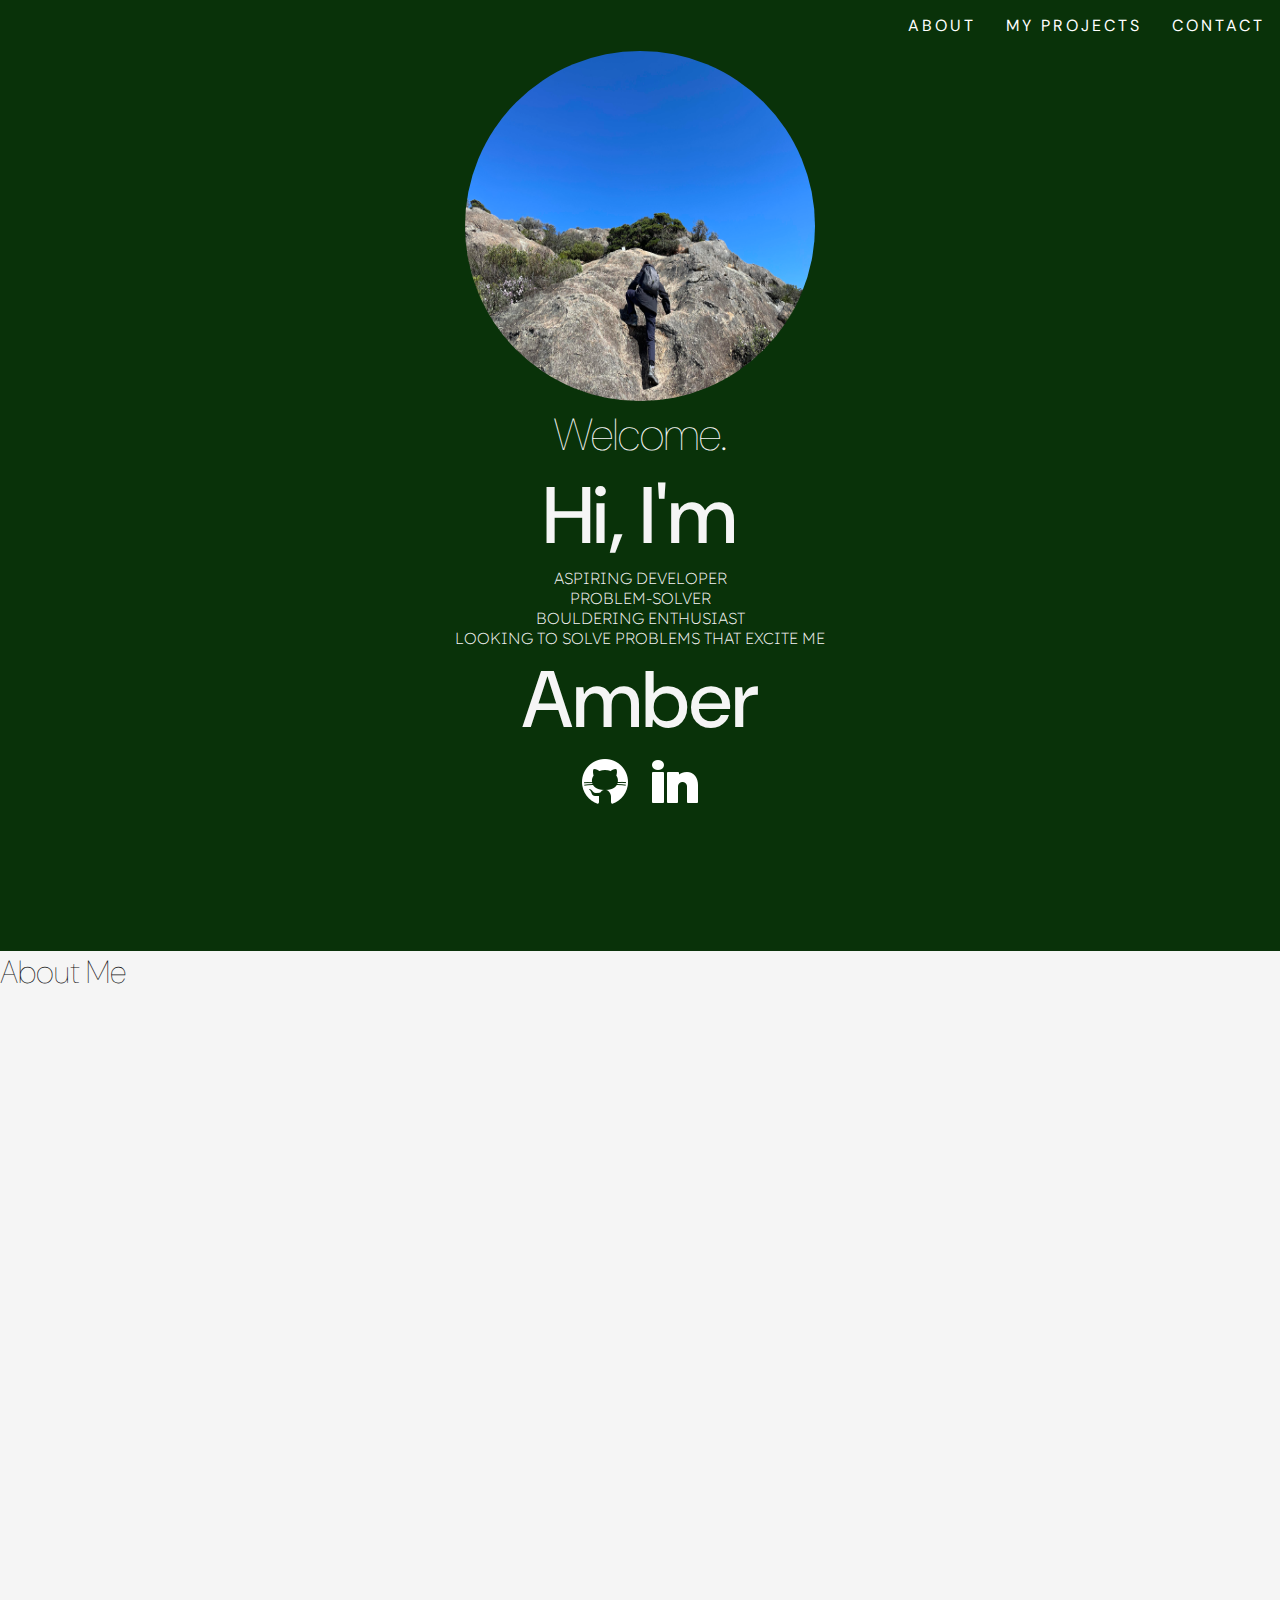
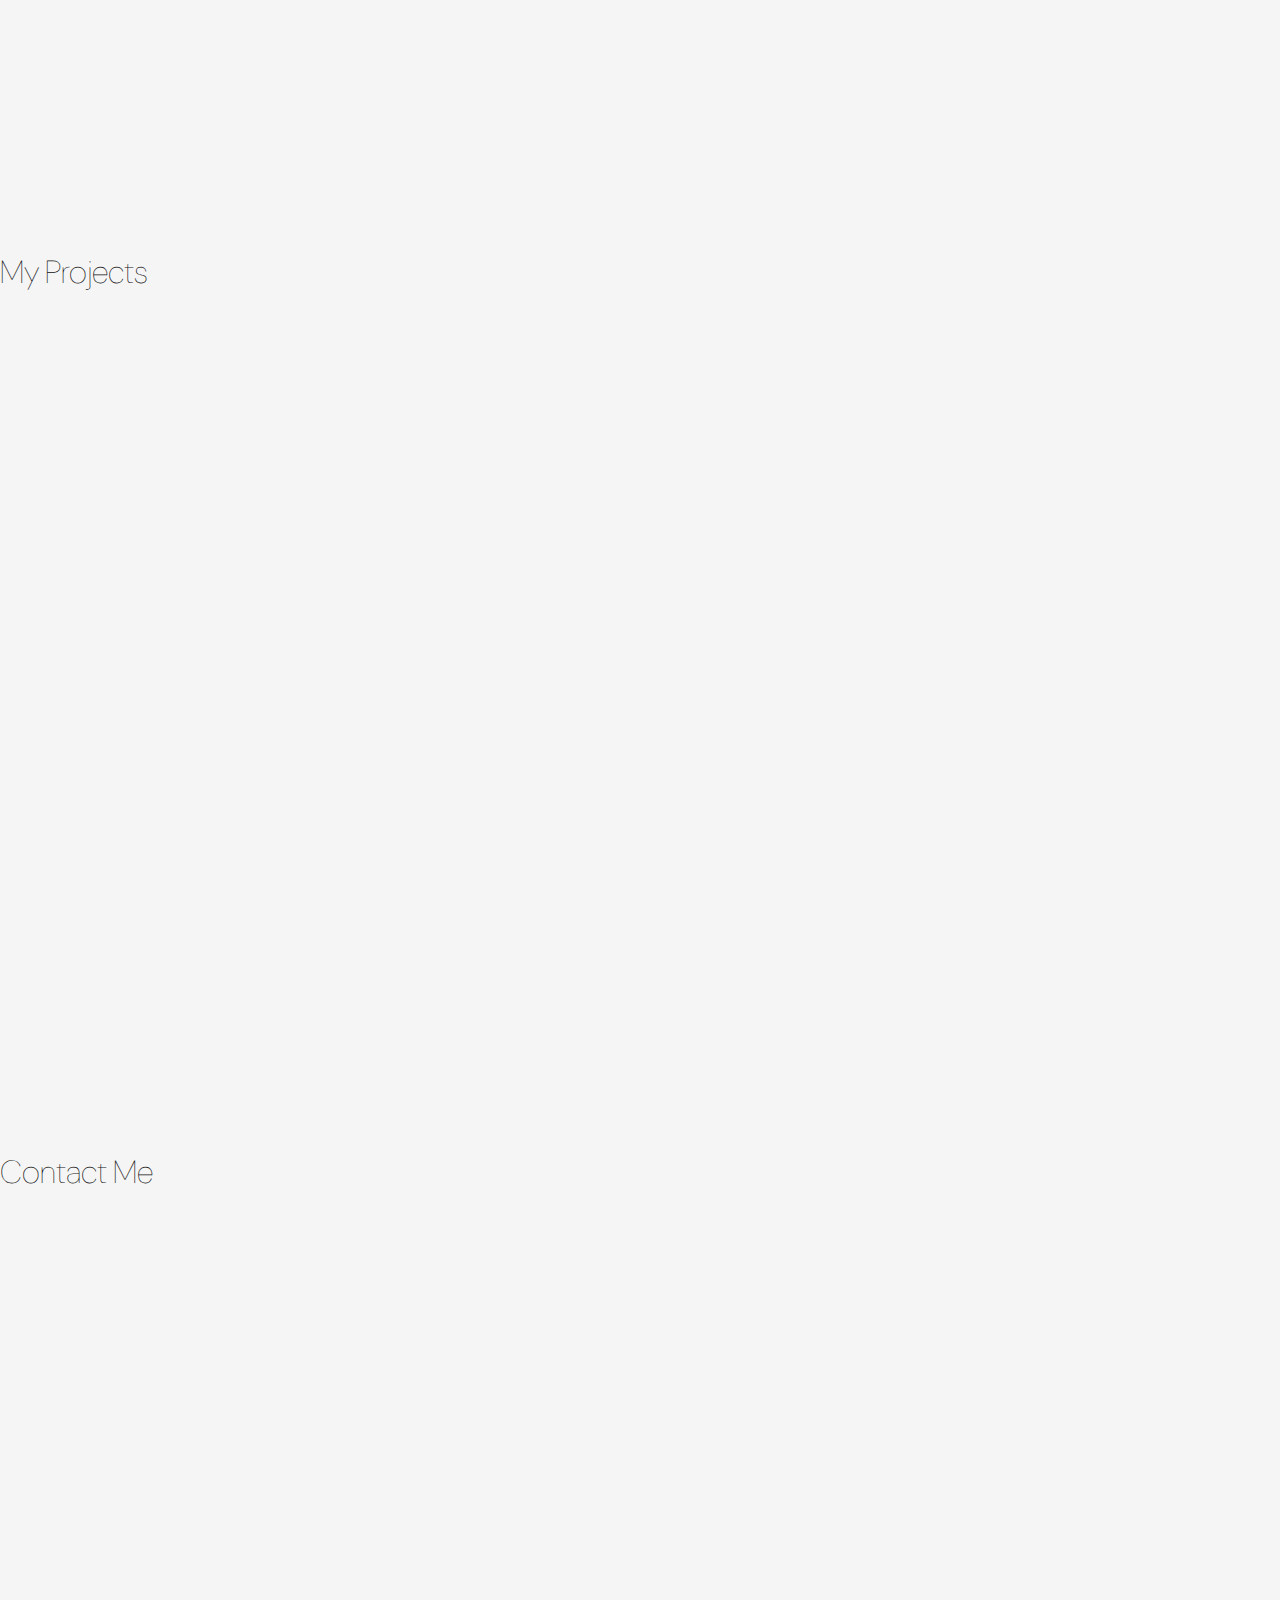
==== index.html @ 71660d13 "intro page done" ====
<!DOCTYPE html>
<html lang="en">
  <head>
    <meta charset="UTF-8" />
    <meta http-equiv="X-UA-Compatible" content="IE=edge" />
    <meta name="viewport" content="width=device-width, initial-scale=1.0" />
    <link rel="stylesheet" href="./style.css" />
  </head>
  <body>
    <header>
      <nav class="navbar">
        <ul>
          <li>
            <a href="">CONTACT</a>
          </li>
          <li>
            <a href=""> MY PROJECTS</a>
          </li>
          <li>
            <a href="">ABOUT</a>
          </li>
        </ul>
      </nav>
      <div>
    </header>
    <main>
      <section class="intro-page">
        <div>
            <img src="./img/climbing.jpg" alt="A picture of Amber climbing Frenchman's peak" class="climbing"/>
        </div>
        <div>
            <h1>Welcome.</h1>
            <h2>Hi, I'm</h2>
        </div>
        <div>
            <ul class="list-intro">
                <li>ASPIRING DEVELOPER</li>
                <li>PROBLEM-SOLVER</li>
                <li>BOULDERING ENTHUSIAST</li>
                <li>LOOKING TO SOLVE PROBLEMS THAT EXCITE ME</li>
            </ul>
        </div>    
            <h2 class="name">Amber</h2>
        <div class="flex-container">
            <div class="flex-item">
                <a href="https://github.com/ambo-n">
                    <img class="socials-icon" src="./img/github.png" alt="The Github logo: a black circle with the silhouette of a white cat, with one tentacle arm"/>
                </a>
            </div>
            <div class="flex-item">
                <a href="https://www.linkedin.com/in/amber-nguyen-231936176/">
                    <img class="socials-icon" src="./img/linkedin.png" alt="The Linkedin Logo: lowercase black i and n letters" />
                </a>
            </div>
        </div>
      </section>
      <section>
        <h1>About Me</h1>
      </section>
      <section>
        <h1>My Projects</h1>
      </section>
      <section>
        <h1>Contact Me</h1>
      </section>
    </main>
  </body>
</html>
---- style.css ----
/* Base HTML Styles */
@import url("https://fonts.googleapis.com/css2?family=DM+Sans:ital,opsz,wght@0,9..40,100..1000;1,9..40,100..1000&family=Lexend:wght@100..900&family=Limelight&display=swap");
:root {
  --action: #004faa;
  --white: #ffffff;
  --base-dark: #093209;
  --base-light: #f5f5f5;
  --black: #111111;
}

/* CSS Reset */

html {
  box-sizing: border-box;
  font-size: 16px;
  font-family: "DM Sans", sans-serif;
  font-optical-sizing: auto;
  font-weight: normal;
  font-style: normal;
  color: var(--black);
  scroll-behavior: smooth;
}

*,
*:before,
*:after {
  box-sizing: inherit;
}

h1,
h2,
h3,
h4,
h5,
h6 {
  font-family: "DM Sans", sans-serif;
  font-weight: 100;
}

h1,
h2,
h3,
h4,
h5,
h6,
p,
ol,
ul {
  margin: 0;
  padding: 0;
}

body {
  margin: 0;
  padding: 0;
  background-color: #f5f5f5;
}

ol,
ul {
  list-style: none;
}

img {
  max-width: 100%;
  height: auto;
}

input,
button,
textarea,
select {
  font: inherit;
}

/* h1 */

/* intro-page */
.intro-page {
  background-color: var(--base-dark);
  color: var(--base-light);
  text-align: center;
  font-family: "Lexend", sans-serif;
}

.intro-page h1 {
  font-size: 45px;
}
.intro-page h2 {
  font-size: 80px;
  font-weight: 500;
}

.climbing {
  width: 350px;
  height: 350px;
  border-radius: 50%;
}

.list-intro {
  text-align: center;
  font-weight: 200;
}

.flex-container {
  align-items: center;
  display: flex;
  align-self: center;
  justify-content: center;
}

.flex-item {
  text-align: center;
  margin: 5px 10px;
}

/* nav bar */
.navbar ul {
  list-style-type: none;
  padding: 0px;
  margin: 0px;
  overflow: hidden;
  text-align: end;
}

.navbar a {
  text-decoration: none;
  padding: 15px;
  display: block;
  text-align: center;
  color: white;
}
.navbar a:hover {
  text-decoration: underline;
}

.navbar li {
  letter-spacing: 3px;
  float: right;
}
/* main */

/* header */
header {
  background-color: var(--base-dark);
  color: var(--black);
}

/* section */

section {
  width: 100dvw;
  max-width: 100%;
  height: 100dvh;
}
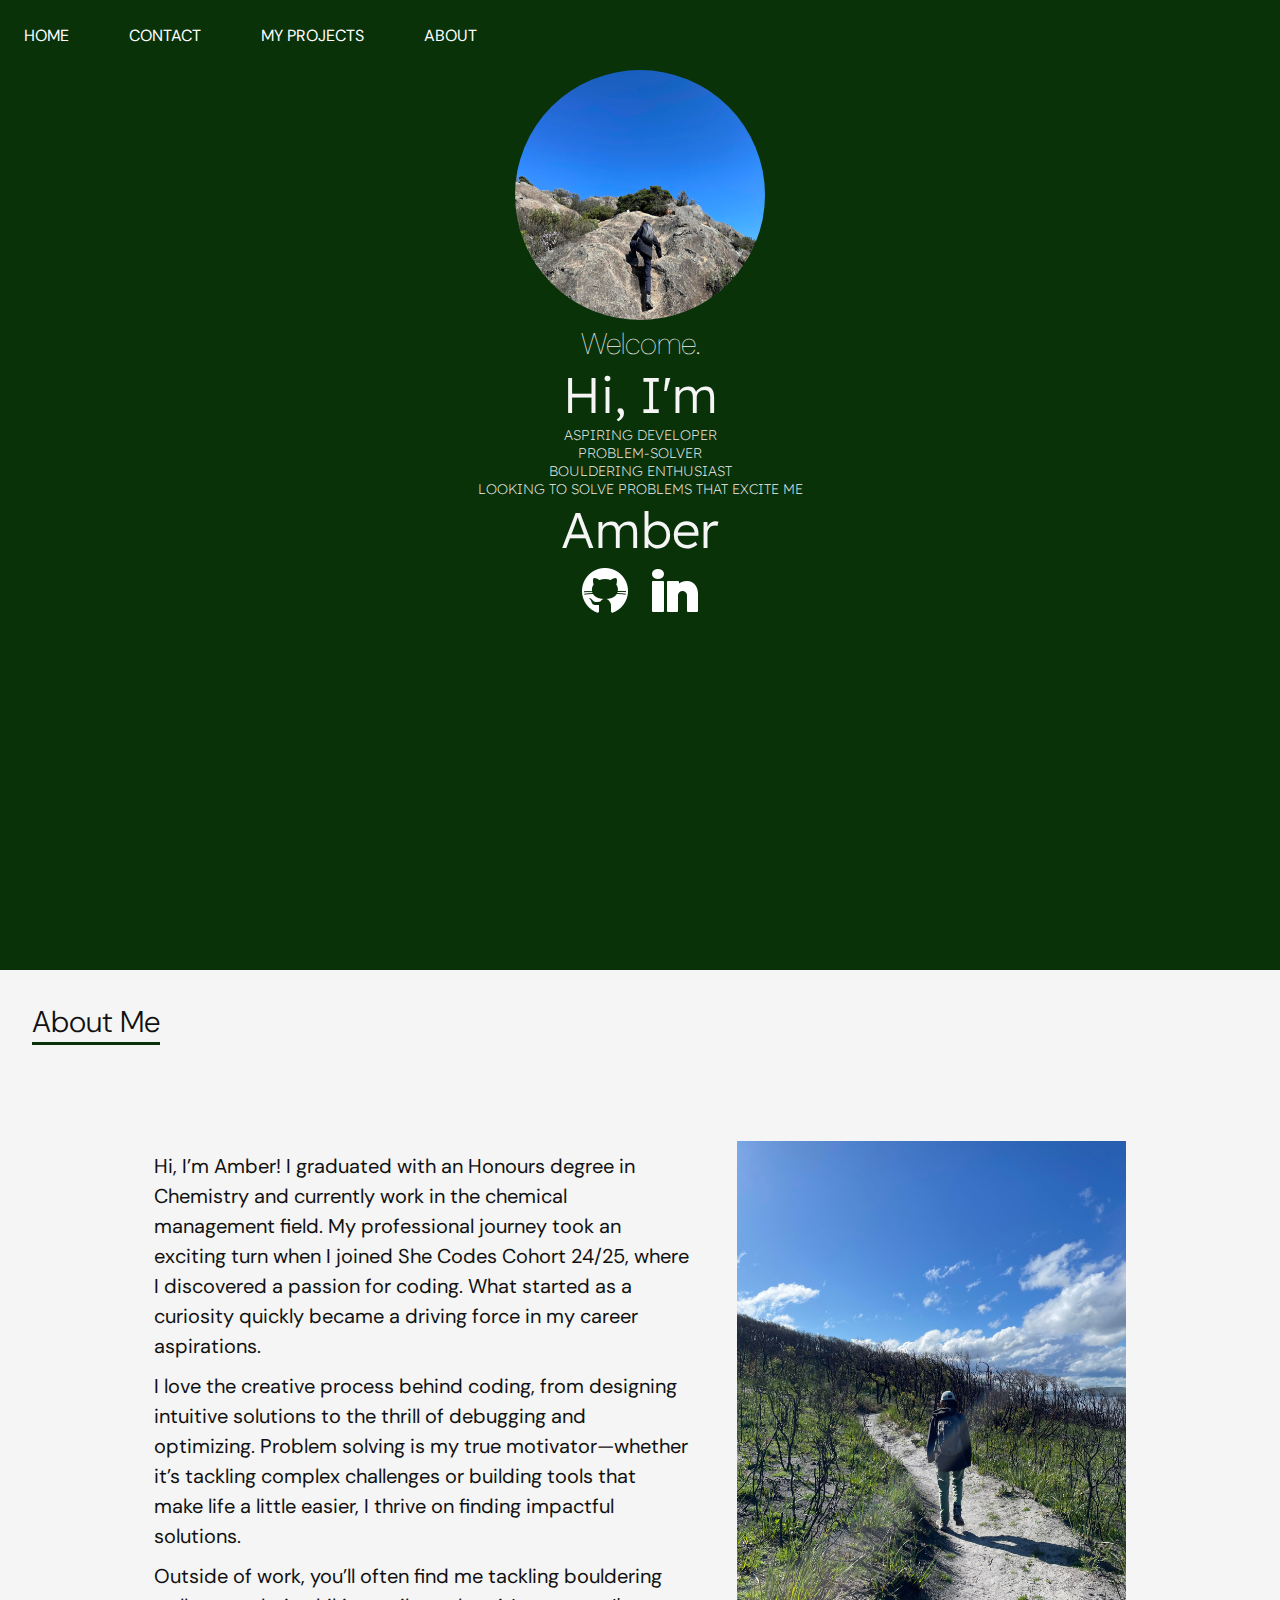
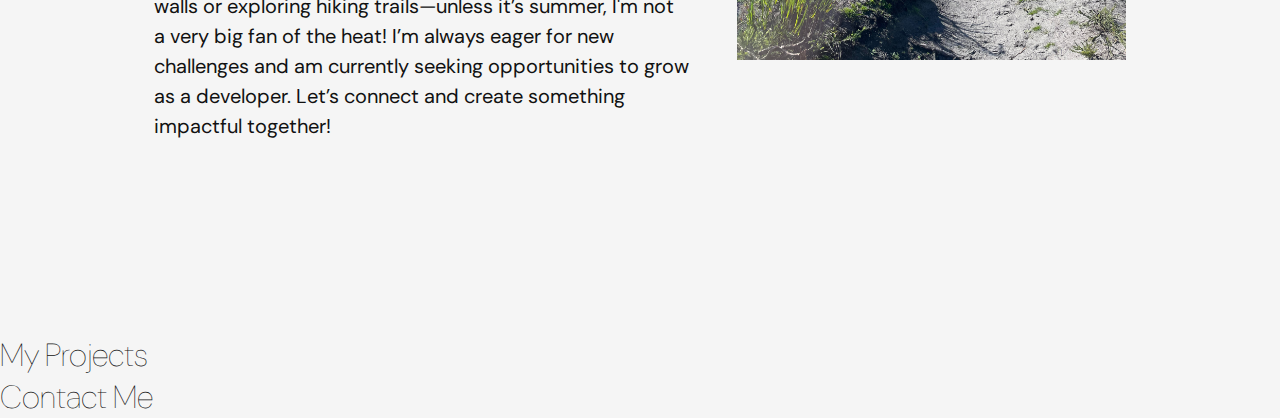
==== commit 49fa852a: "about me page done" ====
--- a/index.html
+++ b/index.html
@@ -9,17 +9,25 @@
   <body>
     <header>
       <nav class="navbar">
-        <ul>
-          <li>
+        <ul class="nav-menu">
+          <li class="nav-item">
+            <a ref="#">HOME</a>
+          </li>
+          <li class="nav-item">
             <a href="">CONTACT</a>
           </li>
-          <li>
+          <li class="nav-item">
             <a href=""> MY PROJECTS</a>
           </li>
-          <li>
+          <li class="nav-item">
             <a href="">ABOUT</a>
           </li>
         </ul>
+        <div class="hamburger">
+          <span class="bar"></span>
+          <span class="bar"></span>
+          <span class="bar"></span>
+        </div>
       </nav>
       <div>
     </header>
@@ -30,7 +38,7 @@
         </div>
         <div>
             <h1>Welcome.</h1>
-            <h2>Hi, I'm</h2>
+            <p>Hi, I'm</p>
         </div>
         <div>
             <ul class="list-intro">
@@ -40,7 +48,7 @@
                 <li>LOOKING TO SOLVE PROBLEMS THAT EXCITE ME</li>
             </ul>
         </div>    
-            <h2 class="name">Amber</h2>
+            <p>Amber</p>
         <div class="flex-container">
             <div class="flex-item">
                 <a href="https://github.com/ambo-n">
@@ -54,8 +62,18 @@
             </div>
         </div>
       </section>
-      <section>
+      <section class="about-me">
         <h1>About Me</h1>
+        <div class="about-me-flex-container">
+          <div class="content-section">
+            <p>Hi, I’m Amber! I graduated with an Honours degree in Chemistry and currently work in the chemical management field. My professional journey took an exciting turn when I joined She Codes Cohort 24/25, where I discovered a passion for coding. What started as a curiosity quickly became a driving force in my career aspirations.</p>
+            <p>I love the creative process behind coding, from designing intuitive solutions to the thrill of debugging and optimizing. Problem solving is my true motivator—whether it’s tackling complex challenges or building tools that make life a little easier, I thrive on finding impactful solutions.</p>
+            <p>Outside of work, you’ll often find me tackling bouldering walls or exploring hiking trails—unless it’s summer, I'm not a very big fan of the heat! I’m always eager for new challenges and am currently seeking opportunities to grow as a developer. Let’s connect and create something impactful together!</p>
+          </div>
+          <div class="image-section">
+            <img src="./img/amberhiking.jpg" alt="An image of Amber hiking" class="hiking"/>
+          </div>
+        </div>
       </section>
       <section>
         <h1>My Projects</h1>
@@ -64,5 +82,6 @@
         <h1>Contact Me</h1>
       </section>
     </main>
+    <script src="script.js"></script>
   </body>
 </html>
--- a/style.css
+++ b/style.css
@@ -73,7 +73,11 @@
   font: inherit;
 }
 
-/* h1 */
+/* header */
+header {
+  background-color: var(--base-dark);
+  color: var(--black);
+}
 
 /* intro-page */
 .intro-page {
@@ -81,25 +85,28 @@
   color: var(--base-light);
   text-align: center;
   font-family: "Lexend", sans-serif;
+  height: 100vh;
+  height: 100svh;
 }
 
 .intro-page h1 {
-  font-size: 45px;
-}
-.intro-page h2 {
-  font-size: 80px;
-  font-weight: 500;
+  font-size: 30px;
+}
+.intro-page p {
+  font-size: 50px;
+  font-weight: 300;
 }
 
 .climbing {
-  width: 350px;
-  height: 350px;
+  width: 250px;
+  height: 250px;
   border-radius: 50%;
 }
 
 .list-intro {
   text-align: center;
   font-weight: 200;
+  font-size: 14px;
 }
 
 .flex-container {
@@ -115,19 +122,42 @@
 }
 
 /* nav bar */
-.navbar ul {
-  list-style-type: none;
-  padding: 0px;
-  margin: 0px;
-  overflow: hidden;
-  text-align: end;
+.navbar {
+  min-height: 70px;
+  display: flex;
+  justify-content: space-between;
+  align-items: center;
+  padding: 0 24px;
+}
+
+.nav-menu {
+  display: flex;
+  justify-content: space-between;
+  align-items: center;
+  gap: 60px;
+}
+
+.nav-link {
+  transition: 0.7s ease;
+}
+
+.hamburger {
+  display: none;
+  cursor: pointer;
+}
+
+.bar {
+  display: block;
+  width: 25px;
+  height: 3px;
+  margin: 5px auto;
+  -webkit-transition: all 0.3s ease-in-out;
+  transition: 0.3s ease-in-out;
+  background-color: white;
 }
 
 .navbar a {
   text-decoration: none;
-  padding: 15px;
-  display: block;
-  text-align: center;
   color: white;
 }
 .navbar a:hover {
@@ -135,21 +165,104 @@
 }
 
 .navbar li {
-  letter-spacing: 3px;
+  list-style: none;
+}
+
+@media (max-width: 768px) {
+  .hamburger {
+    display: block;
+  }
+
+  .hamburger.active .bar:nth-child(2) {
+    opacity: 0;
+  }
+
+  .hamburger.active .bar:nth-child(1) {
+    transform: translateY(8px) rotate(45deg);
+  }
+  .hamburger.active .bar:nth-child(3) {
+    transform: translateY(-8px) rotate(-45deg);
+  }
+  .nav-menu {
+    position: fixed;
+    left: -100%;
+    top: 70px;
+    gap: 0;
+    flex-direction: column;
+    background-color: var(--base-dark);
+    width: 100%;
+    text-align: center;
+    transition: 0.3s;
+  }
+  .nav-item {
+    margin: 16px 0;
+  }
+  .nav-menu.active {
+    left: 0;
+  }
+}
+
+/* about-me-section */
+
+.about-me {
+  margin: 2rem;
+  min-height: 100svh;
+}
+
+.about-me h1 {
+  font-size: 30px;
+  font-weight: 300;
+  text-decoration: underline;
+  text-decoration-color: var(--base-dark);
+  text-underline-offset: 10px;
+}
+
+.about-me p {
+  margin-top: 10px;
+  margin-bottom: 10px;
+  font-size: 20px;
+  line-height: 1.5;
+}
+.about-me-flex-container {
+  width: 80%;
+  display: block;
+  margin: auto;
+  padding-top: 100px;
+}
+
+.content-section {
+  float: left;
+  width: 55%;
+}
+
+.image-section {
   float: right;
-}
-/* main */
-
-/* header */
-header {
-  background-color: var(--base-dark);
-  color: var(--black);
-}
-
-/* section */
-
-section {
-  width: 100dvw;
-  max-width: 100%;
-  height: 100dvh;
-}
+  width: 40%;
+}
+
+.image-section img {
+  width: 100%;
+  height: auto;
+}
+
+@media (max-width: 768px) {
+  .about-me-flex-container {
+    width: 80%;
+    display: block;
+    margin: auto;
+    padding-top: 50px;
+  }
+  .content-section {
+    float: none;
+    width: 100%;
+    display: block;
+    margin: auto;
+  }
+
+  .image-section {
+    float: none;
+    width: 100%;
+    display: block;
+    margin: auto;
+  }
+}
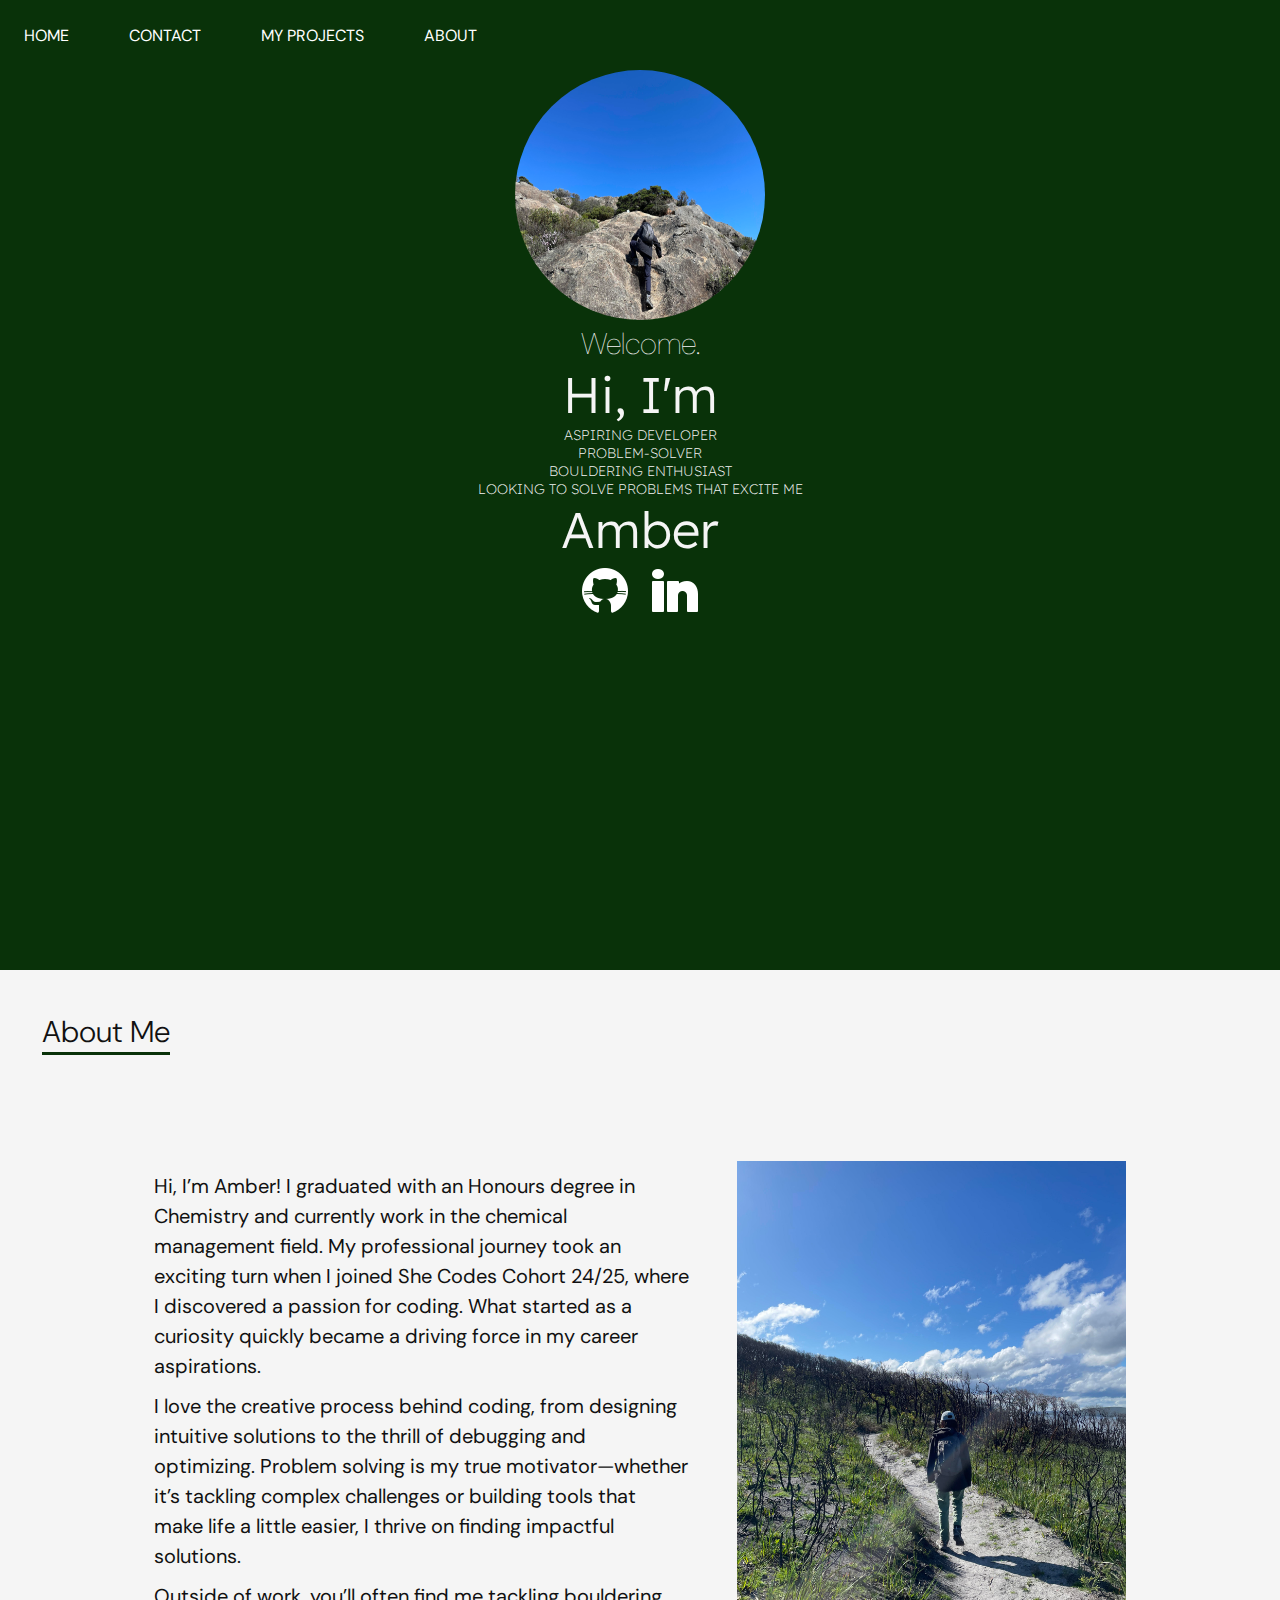
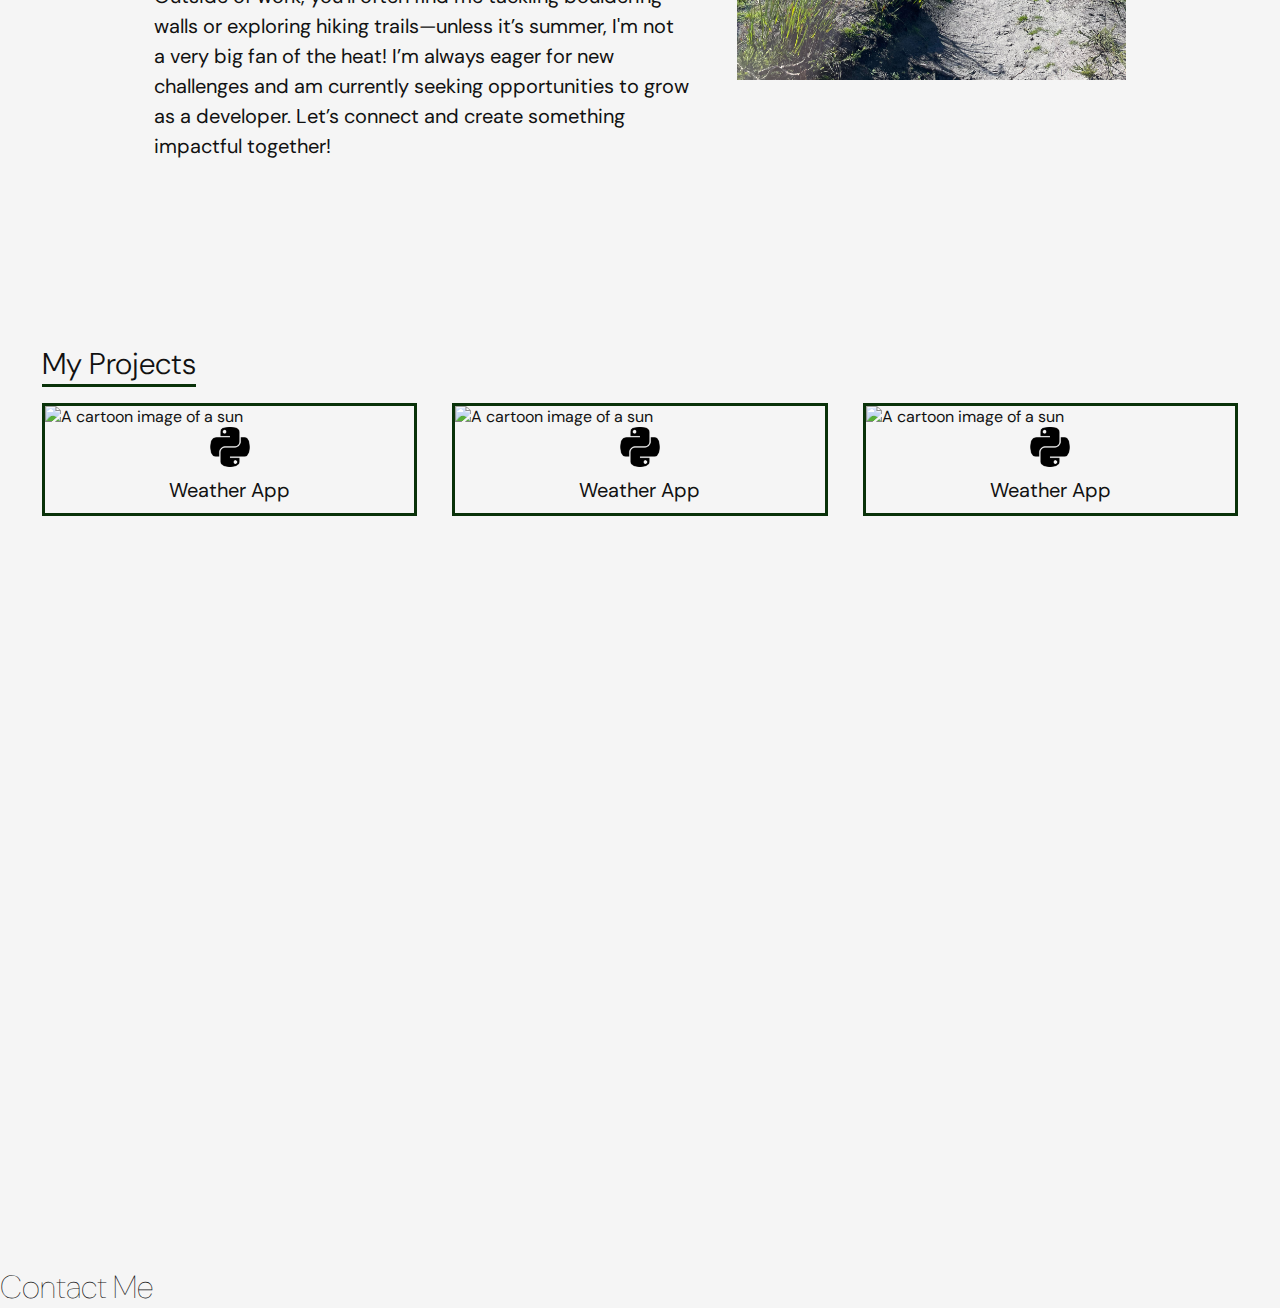
==== commit 77ac96c5: "layout for project page done" ====
--- a/index.html
+++ b/index.html
@@ -75,8 +75,44 @@
           </div>
         </div>
       </section>
-      <section>
+      <section class="project-page">
         <h1>My Projects</h1>
+        <div class="grid-container">
+          <div class="card">
+            <div>
+              <img src="https://tse2.mm.bing.net/th?id=OIP.PNztriapwHuol6saALpnygHaHf&pid=Api" alt="A cartoon image of a sun" class="container-image">
+            </div>
+            <div>
+              <img src="./img/python-icon.png" alt="An icon for python programming langauge" class="icon"/>
+            </div>
+            <div class="link-div">
+              <a href="https://github.com/ambo-n/weather-project">Weather App</a>
+            </div>
+          </div>
+          <div class="card">
+            <div>
+              <img src="https://tse2.mm.bing.net/th?id=OIP.PNztriapwHuol6saALpnygHaHf&pid=Api" alt="A cartoon image of a sun" class="container-image"/>
+            </div>
+            <div class="icon-div">
+              <img src="./img/python-icon.png" alt="An icon for python programming langauge" class="icon"/>
+            </div>
+            <div class="link-div">
+              <a href="https://github.com/ambo-n/weather-project">Weather App</a>
+            </div>
+          </div> 
+          <div class="card">
+            <div>
+              <img src="https://tse2.mm.bing.net/th?id=OIP.PNztriapwHuol6saALpnygHaHf&pid=Api" alt="A cartoon image of a sun" class="container-image"/>
+            </div>
+            <div class="icon-div">
+              <img src="./img/python-icon.png" alt="An icon for python programming langauge" class="icon"/>
+            </div>
+            <div class="link-div">
+              <a href="https://github.com/ambo-n/weather-project">Weather App</a>
+            </div> 
+          </div>
+          
+        </div>
       </section>
       <section>
         <h1>Contact Me</h1>
--- a/style.css
+++ b/style.css
@@ -210,6 +210,7 @@
 }
 
 .about-me h1 {
+  padding: 10px;
   font-size: 30px;
   font-weight: 300;
   text-decoration: underline;
@@ -266,3 +267,59 @@
     margin: auto;
   }
 }
+
+/* project-page */
+
+.project-page {
+  margin: 2rem;
+  min-height: 100svh;
+}
+
+.project-page h1 {
+  padding: 10px;
+  font-size: 30px;
+  font-weight: 300;
+  text-decoration: underline;
+  text-decoration-color: var(--base-dark);
+  text-underline-offset: 10px;
+}
+
+.project-page a {
+  text-decoration: none;
+  color: var(--black);
+  font-size: 20px;
+}
+.project-page a:hover {
+  text-decoration: underline;
+}
+
+.grid-container {
+  display: grid;
+  grid-template-columns: repeat(auto-fit, minmax(300px, 1fr));
+  gap: 15px;
+  justify-content: center;
+}
+
+.card {
+  border: 3px solid var(--base-dark);
+  margin: 10px;
+}
+
+.container-image {
+  display: block;
+  margin-left: auto;
+  margin-right: auto;
+}
+
+.icon {
+  width: 40px;
+  height: 40px;
+  display: block;
+  margin-left: auto;
+  margin-right: auto;
+}
+
+.link-div {
+  text-align: center;
+  padding: 10px;
+}
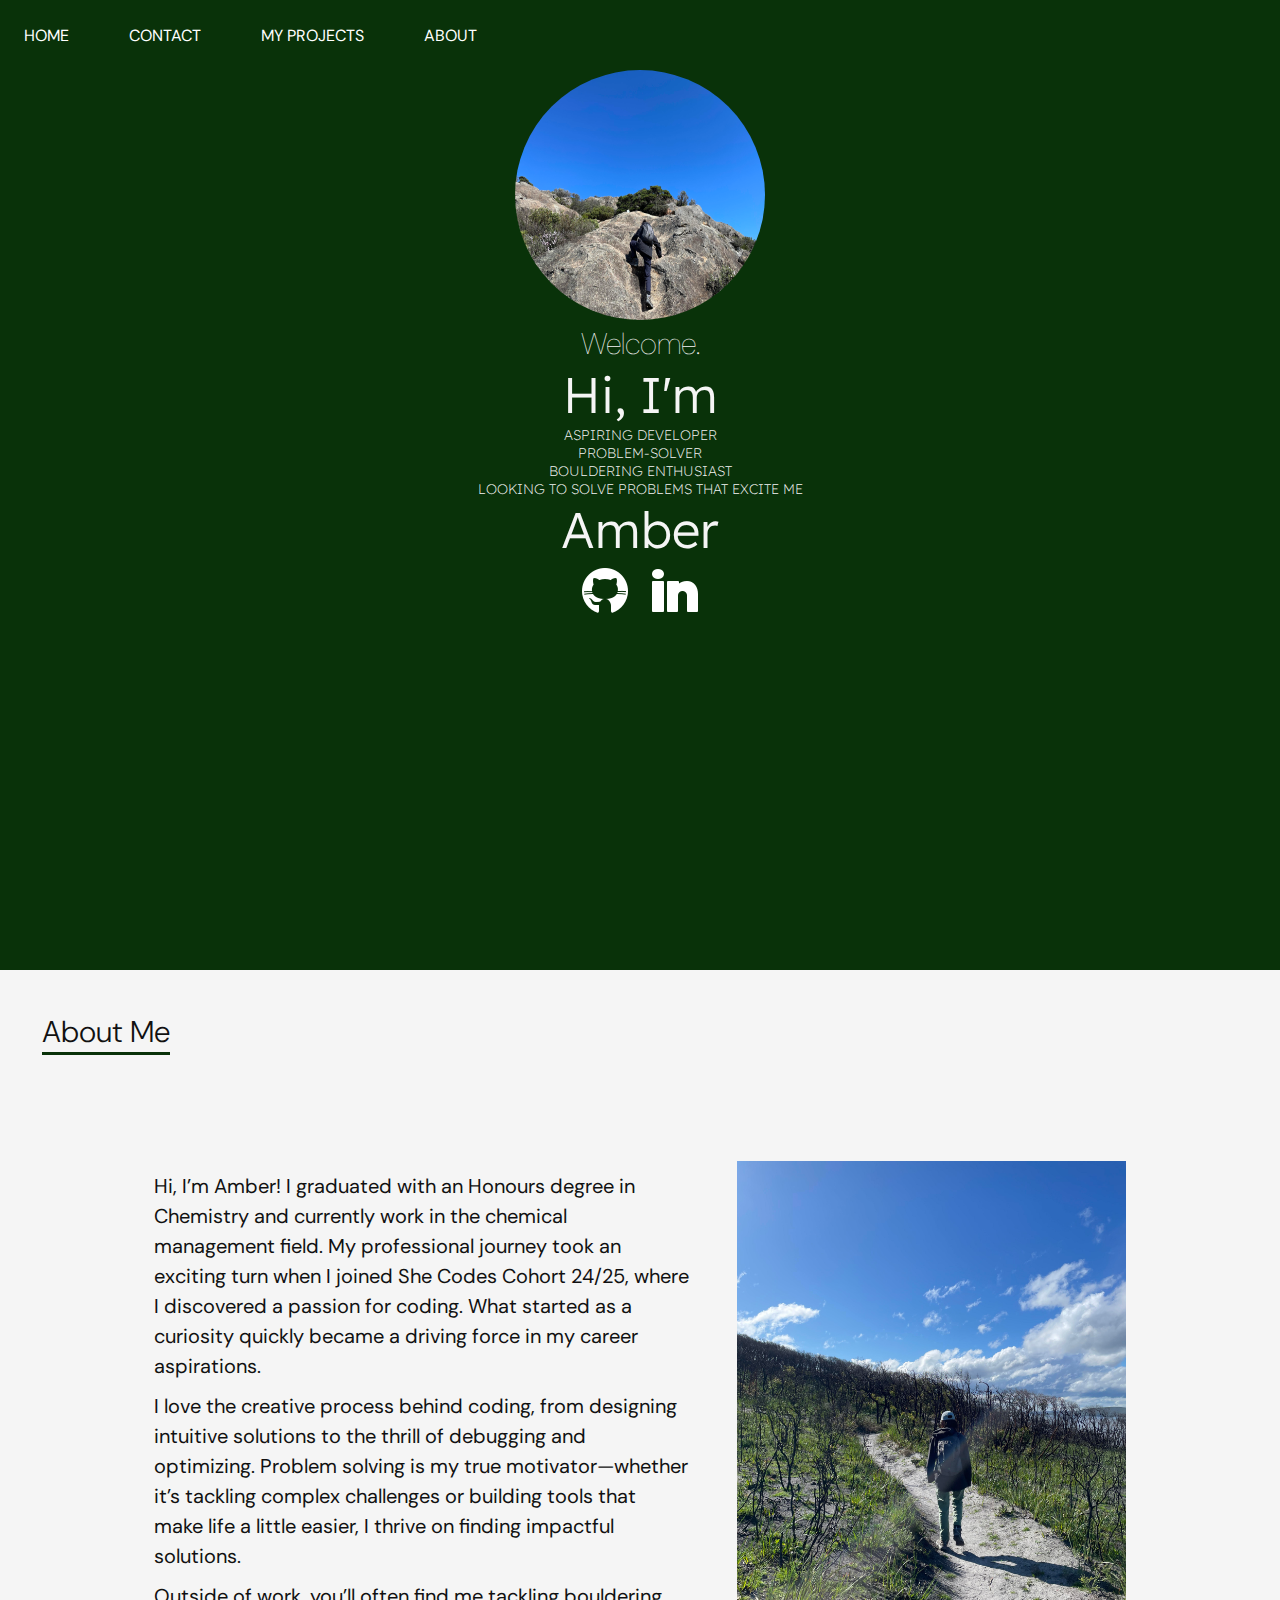
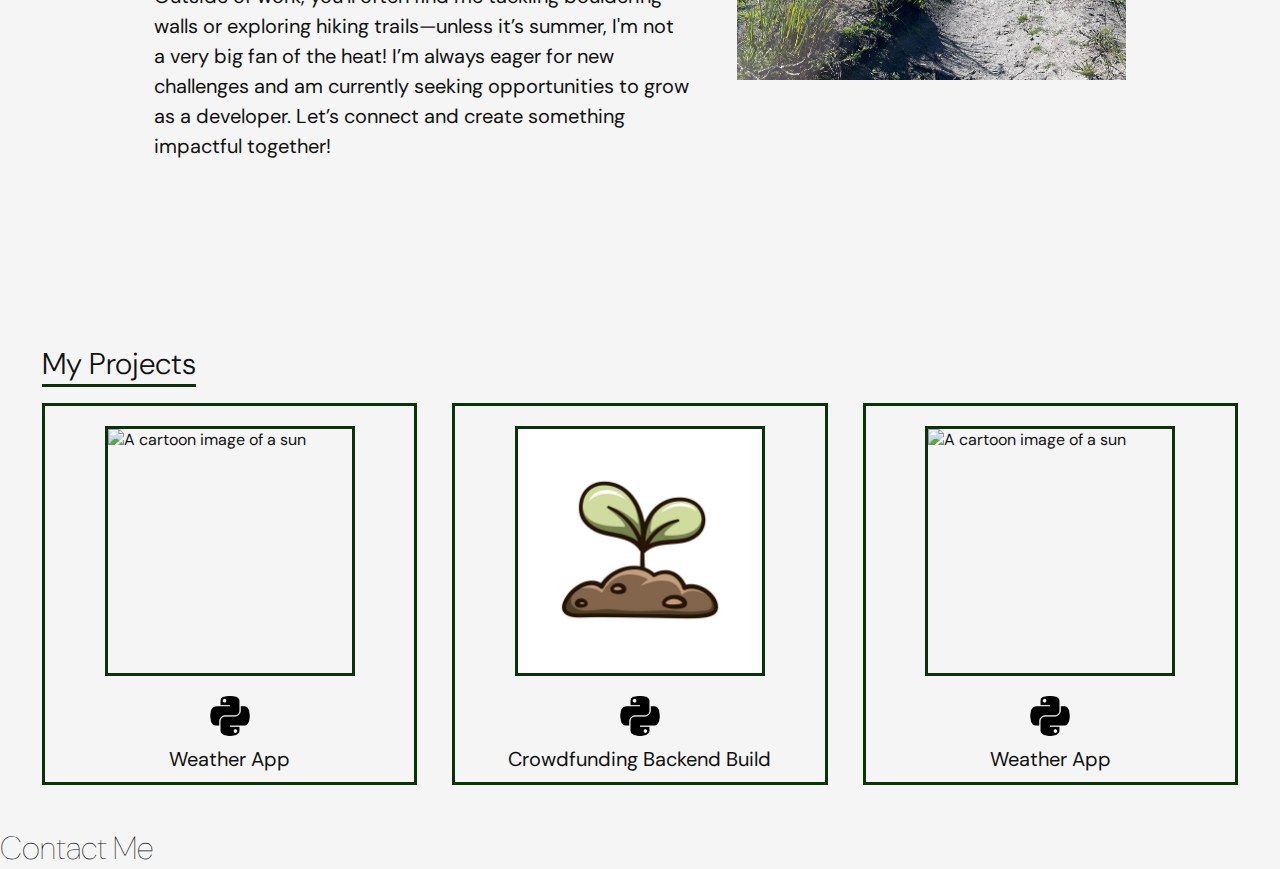
==== commit dd66f3b9: "project page looks nice" ====
--- a/index.html
+++ b/index.html
@@ -91,13 +91,13 @@
           </div>
           <div class="card">
             <div>
-              <img src="https://tse2.mm.bing.net/th?id=OIP.PNztriapwHuol6saALpnygHaHf&pid=Api" alt="A cartoon image of a sun" class="container-image"/>
+              <img src="./img/sprout.jpg" alt="A cartoon image of a sprout" class="container-image"/>
             </div>
             <div class="icon-div">
               <img src="./img/python-icon.png" alt="An icon for python programming langauge" class="icon"/>
             </div>
             <div class="link-div">
-              <a href="https://github.com/ambo-n/weather-project">Weather App</a>
+              <a href="https://github.com/ambo-n/crowdfunding_back_end">Crowdfunding Backend Build</a>
             </div>
           </div> 
           <div class="card">
--- a/style.css
+++ b/style.css
@@ -272,7 +272,6 @@
 
 .project-page {
   margin: 2rem;
-  min-height: 100svh;
 }
 
 .project-page h1 {
@@ -306,9 +305,13 @@
 }
 
 .container-image {
+  margin: 20px;
+  width: 250px;
+  height: 250px;
   display: block;
   margin-left: auto;
   margin-right: auto;
+  border: 3px solid var(--base-dark);
 }
 
 .icon {
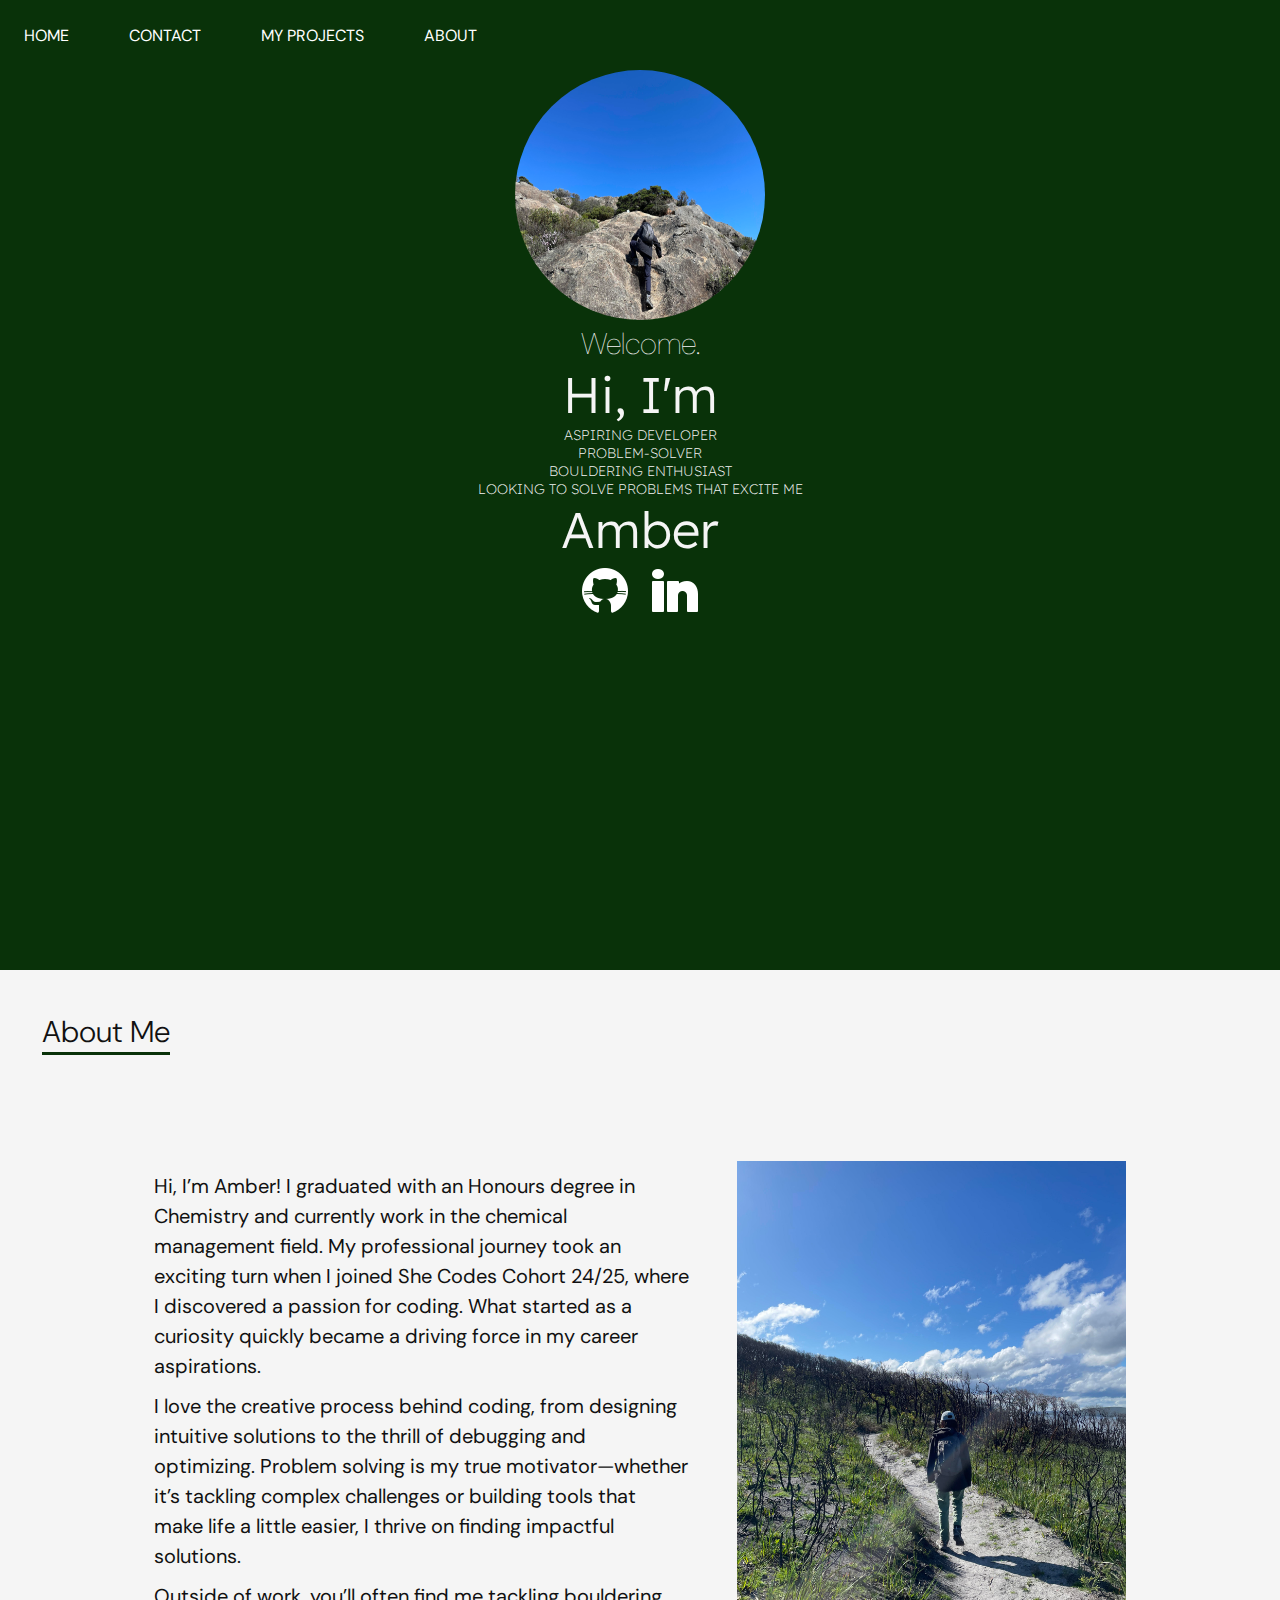
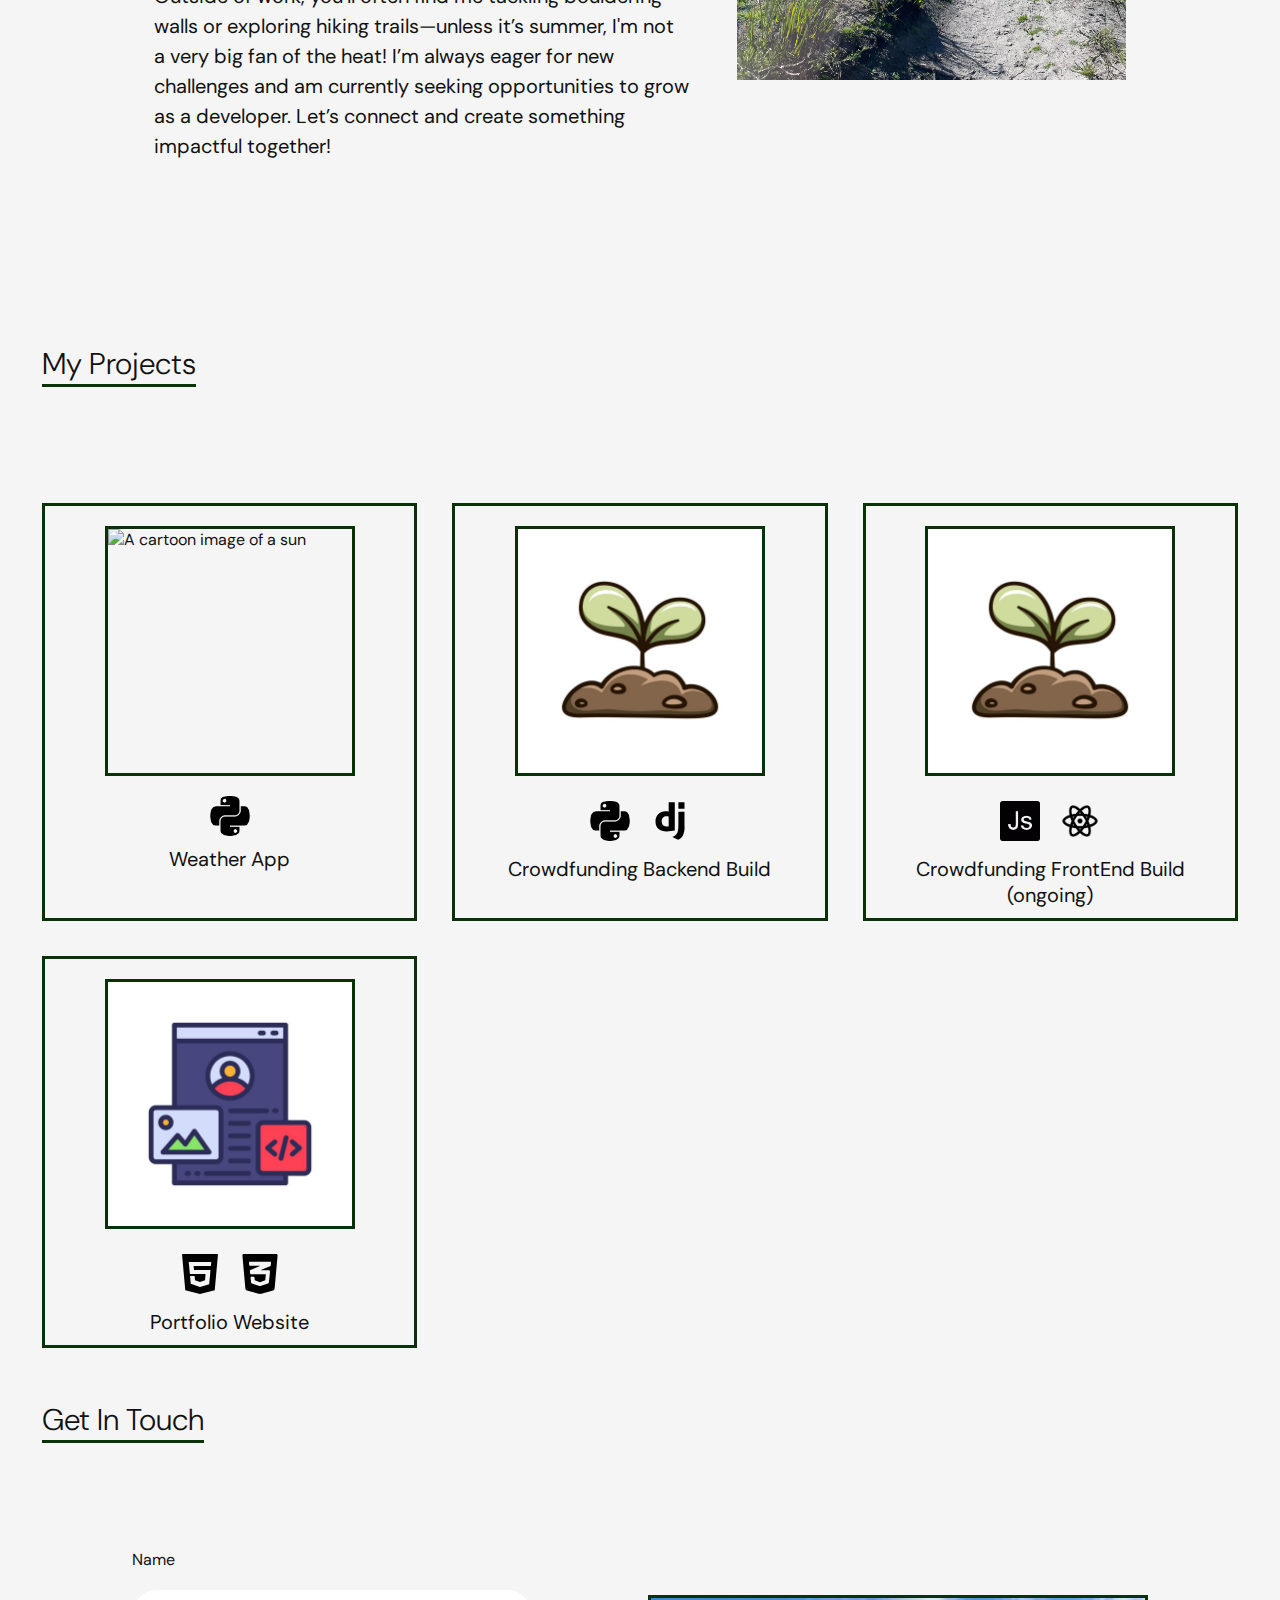
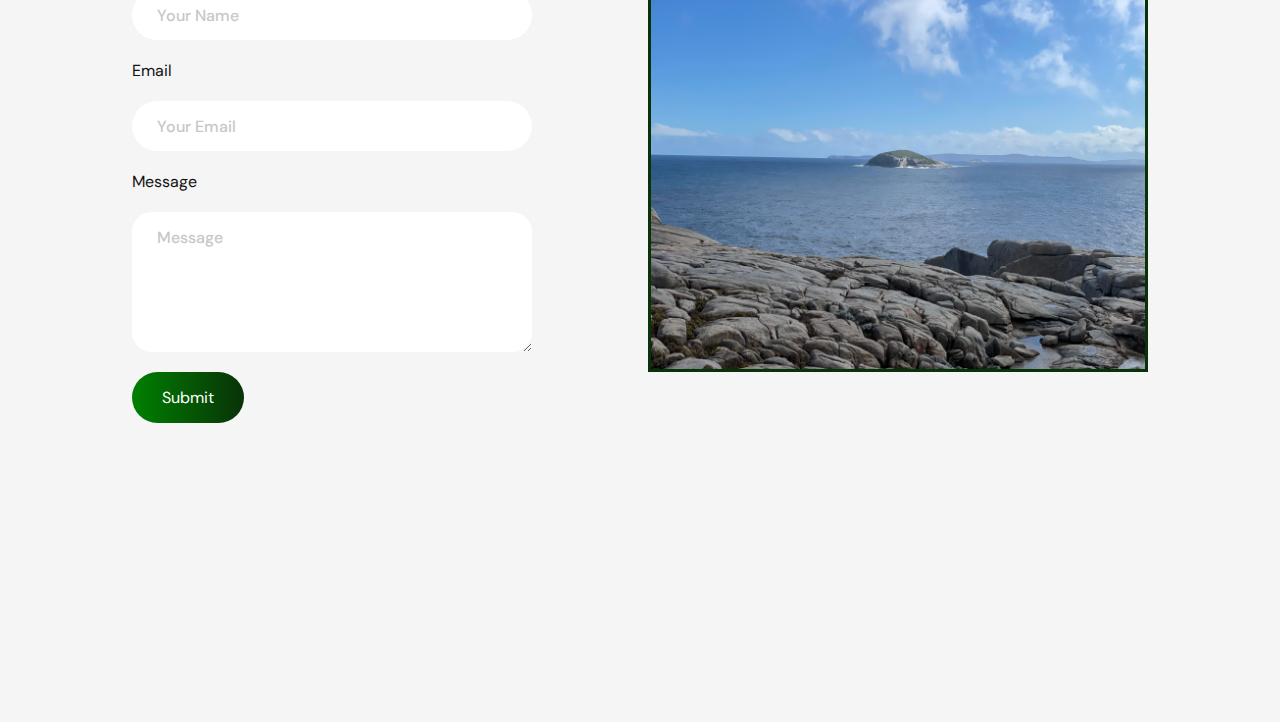
==== commit 78d8b385: "contact form done" ====
--- a/index.html
+++ b/index.html
@@ -93,29 +93,72 @@
             <div>
               <img src="./img/sprout.jpg" alt="A cartoon image of a sprout" class="container-image"/>
             </div>
-            <div class="icon-div">
-              <img src="./img/python-icon.png" alt="An icon for python programming langauge" class="icon"/>
-            </div>
+            <div class="flex-container">
+              <div class="flex-item">
+                <img src="./img/python-icon.png" alt="An icon for python programming langauge" class="icon"/>
+              </div>
+              <div class="flex-item">
+                <img src="./img/django.svg" alt="An icon for django framework" class="icon"/>
+              </div>
+            </div>              
             <div class="link-div">
               <a href="https://github.com/ambo-n/crowdfunding_back_end">Crowdfunding Backend Build</a>
             </div>
           </div> 
           <div class="card">
             <div>
-              <img src="https://tse2.mm.bing.net/th?id=OIP.PNztriapwHuol6saALpnygHaHf&pid=Api" alt="A cartoon image of a sun" class="container-image"/>
+              <img src="./img/sprout.jpg" alt="A cartoon image of a sprout" class="container-image"/>
             </div>
-            <div class="icon-div">
-              <img src="./img/python-icon.png" alt="An icon for python programming langauge" class="icon"/>
-            </div>
+            <div class="flex-container">
+              <div class="flex-item">
+                <img src="./img/java-script-logo.png" alt="An icon for javascript programming langauge" class="icon"/>
+              </div>
+              <div class="flex-item">
+                <img src="./img/reacticon.png" alt="An icon for react framework" class="icon"/>
+              </div>
+            </div>  
             <div class="link-div">
-              <a href="https://github.com/ambo-n/weather-project">Weather App</a>
+              <a href="https://github.com/ambo-n/sprout">Crowdfunding FrontEnd Build (ongoing)</a>
             </div> 
           </div>
-          
+          <div class="card">
+            <div>
+              <img src="./img/portfolio-icon.jpg" alt="The image shows a portfolio interface with a user profile, a mountain icon, and a coding symbol, combining visual content and tech elements in a clean design." class="container-image"/>
+            </div>
+            <div class="flex-container">
+              <div class="flex-item">
+                <img src="./img/html.svg" alt="A black and white icon for html programming langauge" class="icon"/>
+              </div>
+              <div class="flex-item">
+                <img src="./img/css.svg" alt="A black and white icon for css programming langauge" class="icon"/>
+              </div>
+            </div>  
+            <div class="link-div">
+              <a href="https://github.com/ambo-n/ambo-n.github.io">Portfolio Website</a>
+            </div> 
+          </div>
         </div>
       </section>
-      <section>
-        <h1>Contact Me</h1>
+      <section class="contact-me-page">
+        <h1>Get In Touch</h1>
+        <div class="contact-container">
+          <form
+        action="https://formspree.io/f/xzzprybe"
+        method="POST"
+        class="contact-left"
+        >
+            <label for="your-name">Name</label>
+            <input type="text" id="your-name" placeholder="Your Name" class="contact-inputs" required>
+            <label for="email">Email</label>
+            <input type="text" id="email" placeholder="Your Email" class="contact-inputs" required>
+            <label for="message">Message</label>
+            <textarea name="message-text" id="message" rows="10" placeholder="Message" class="contact-inputs" required></textarea>
+            <button type="submit">Submit</button>
+          </form>
+          <div class="contact-right">
+            <img src="./img/contact-form-image.jpg" alt="An image of The Gap - Albany looking out to an island"/>
+          </div>
+        </div>
       </section>
     </main>
     <script src="script.js"></script>
--- a/style.css
+++ b/style.css
@@ -207,6 +207,8 @@
 .about-me {
   margin: 2rem;
   min-height: 100svh;
+  min-height: 100vh;
+  overflow: hidden;
 }
 
 .about-me h1 {
@@ -272,6 +274,8 @@
 
 .project-page {
   margin: 2rem;
+  min-height: 100svh;
+  min-height: 100vh;
 }
 
 .project-page h1 {
@@ -297,6 +301,8 @@
   grid-template-columns: repeat(auto-fit, minmax(300px, 1fr));
   gap: 15px;
   justify-content: center;
+  margin: auto;
+  padding-top: 100px;
 }
 
 .card {
@@ -321,8 +327,91 @@
   margin-left: auto;
   margin-right: auto;
 }
-
 .link-div {
   text-align: center;
   padding: 10px;
 }
+
+/* contact me page */
+
+.contact-me-page {
+  margin: 2rem;
+  min-height: 100svh;
+  min-height: 100vh;
+}
+
+.contact-me-page h1 {
+  padding: 10px;
+  font-size: 30px;
+  font-weight: 300;
+  text-decoration: underline;
+  text-decoration-color: var(--base-dark);
+  text-underline-offset: 10px;
+}
+
+.contact-container {
+  display: flex;
+  align-items: center;
+  justify-content: space-evenly;
+  padding-top: 100px;
+  gap: 15px;
+}
+
+.contact-left {
+  display: flex;
+  flex-direction: column;
+  align-items: start;
+  gap: 20px;
+}
+
+.contact-inputs {
+  width: 400px;
+  height: 50px;
+  border: none;
+  outline: none;
+  padding-left: 25px;
+  font-weight: 500;
+  border-radius: 50px;
+}
+
+.contact-inputs:focus {
+  border: 2px solid var(--base-dark);
+}
+
+.contact-inputs::placeholder {
+  color: rgb(199, 199, 199);
+}
+
+.contact-left textarea {
+  height: 140px;
+  padding-top: 15px;
+  border-radius: 20px;
+}
+
+.contact-left button {
+  display: flex;
+  align-items: center;
+  padding: 15px 30px;
+  font-size: 16px;
+  gap: 10px;
+  border: none;
+  color: var(--white);
+  border-radius: 50px;
+  background: linear-gradient(270deg, var(--base-dark), green);
+  cursor: pointer;
+}
+
+.contact-right img {
+  width: 500px;
+  border: 3px solid var(--base-dark);
+}
+
+@media (max-width: 768px) {
+  .contact-inputs {
+    width: 80vw;
+  }
+
+  .contact-right {
+    display: none;
+  }
+}
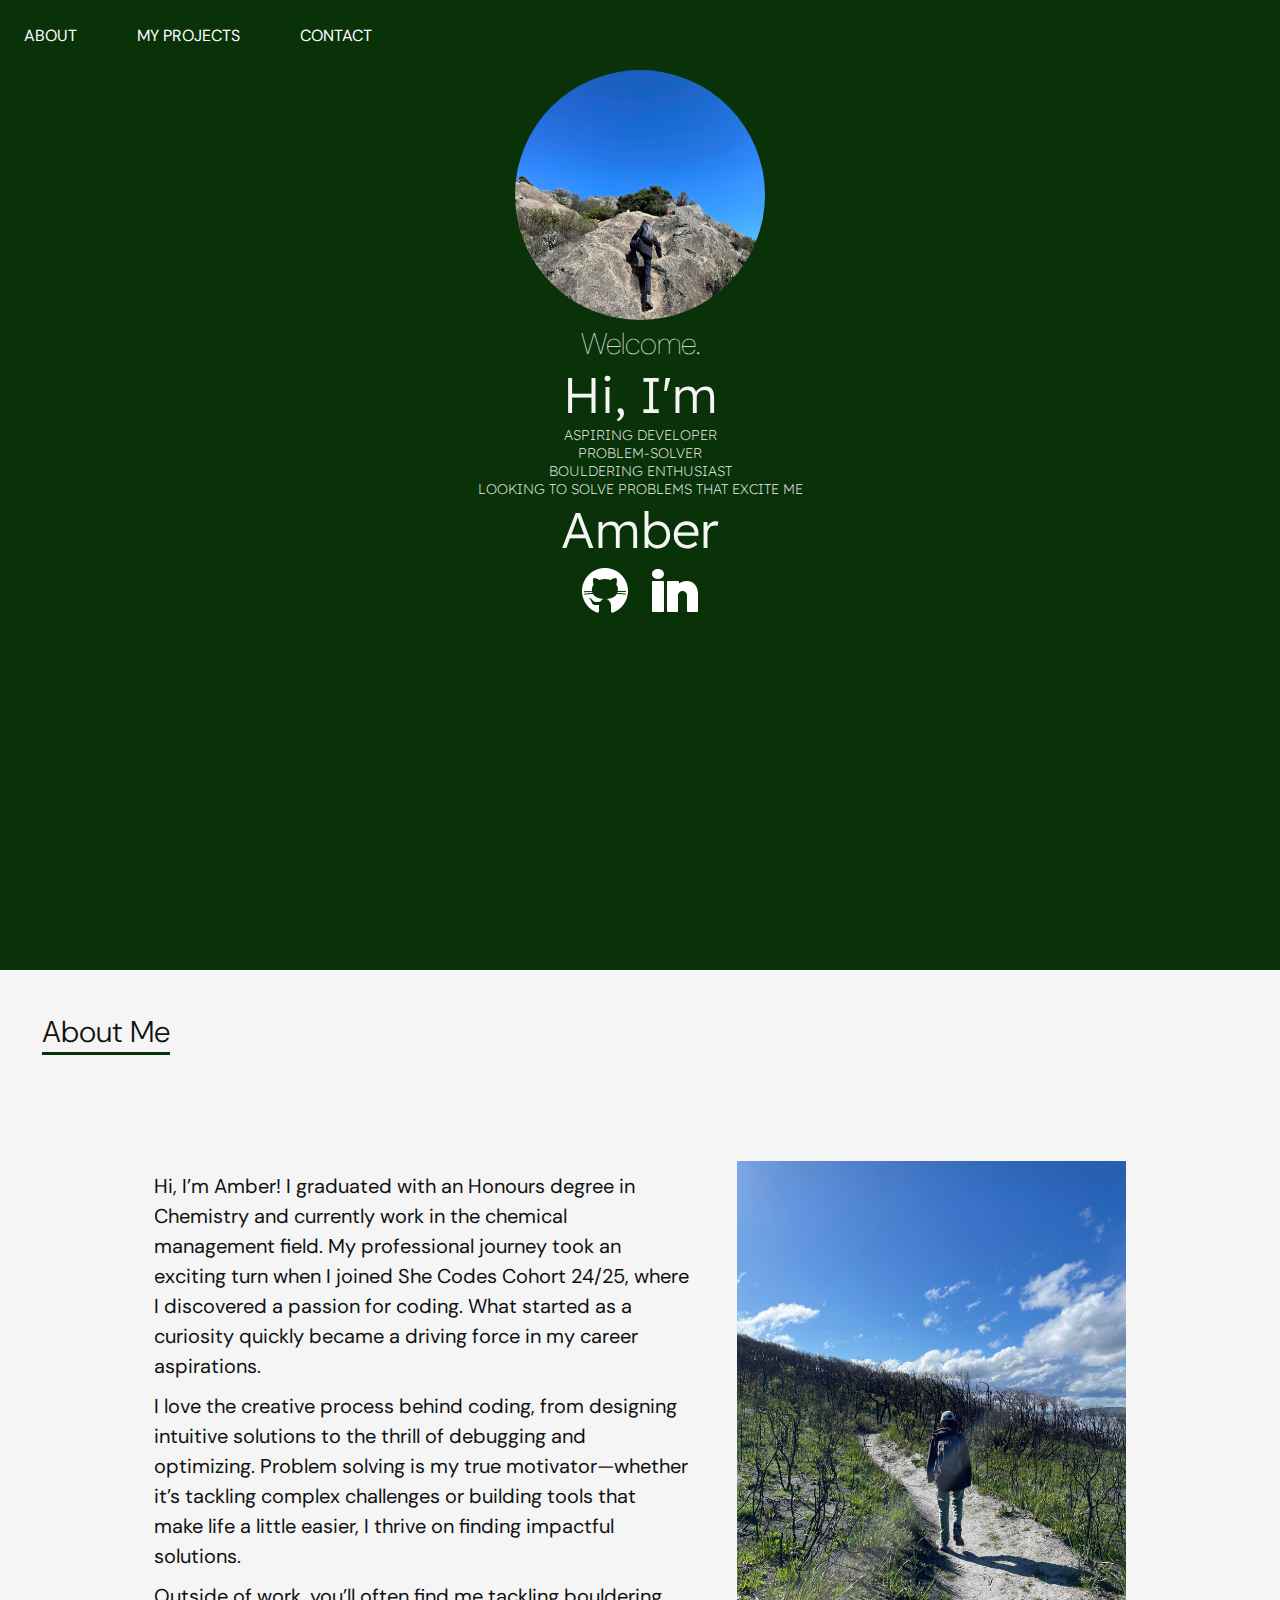
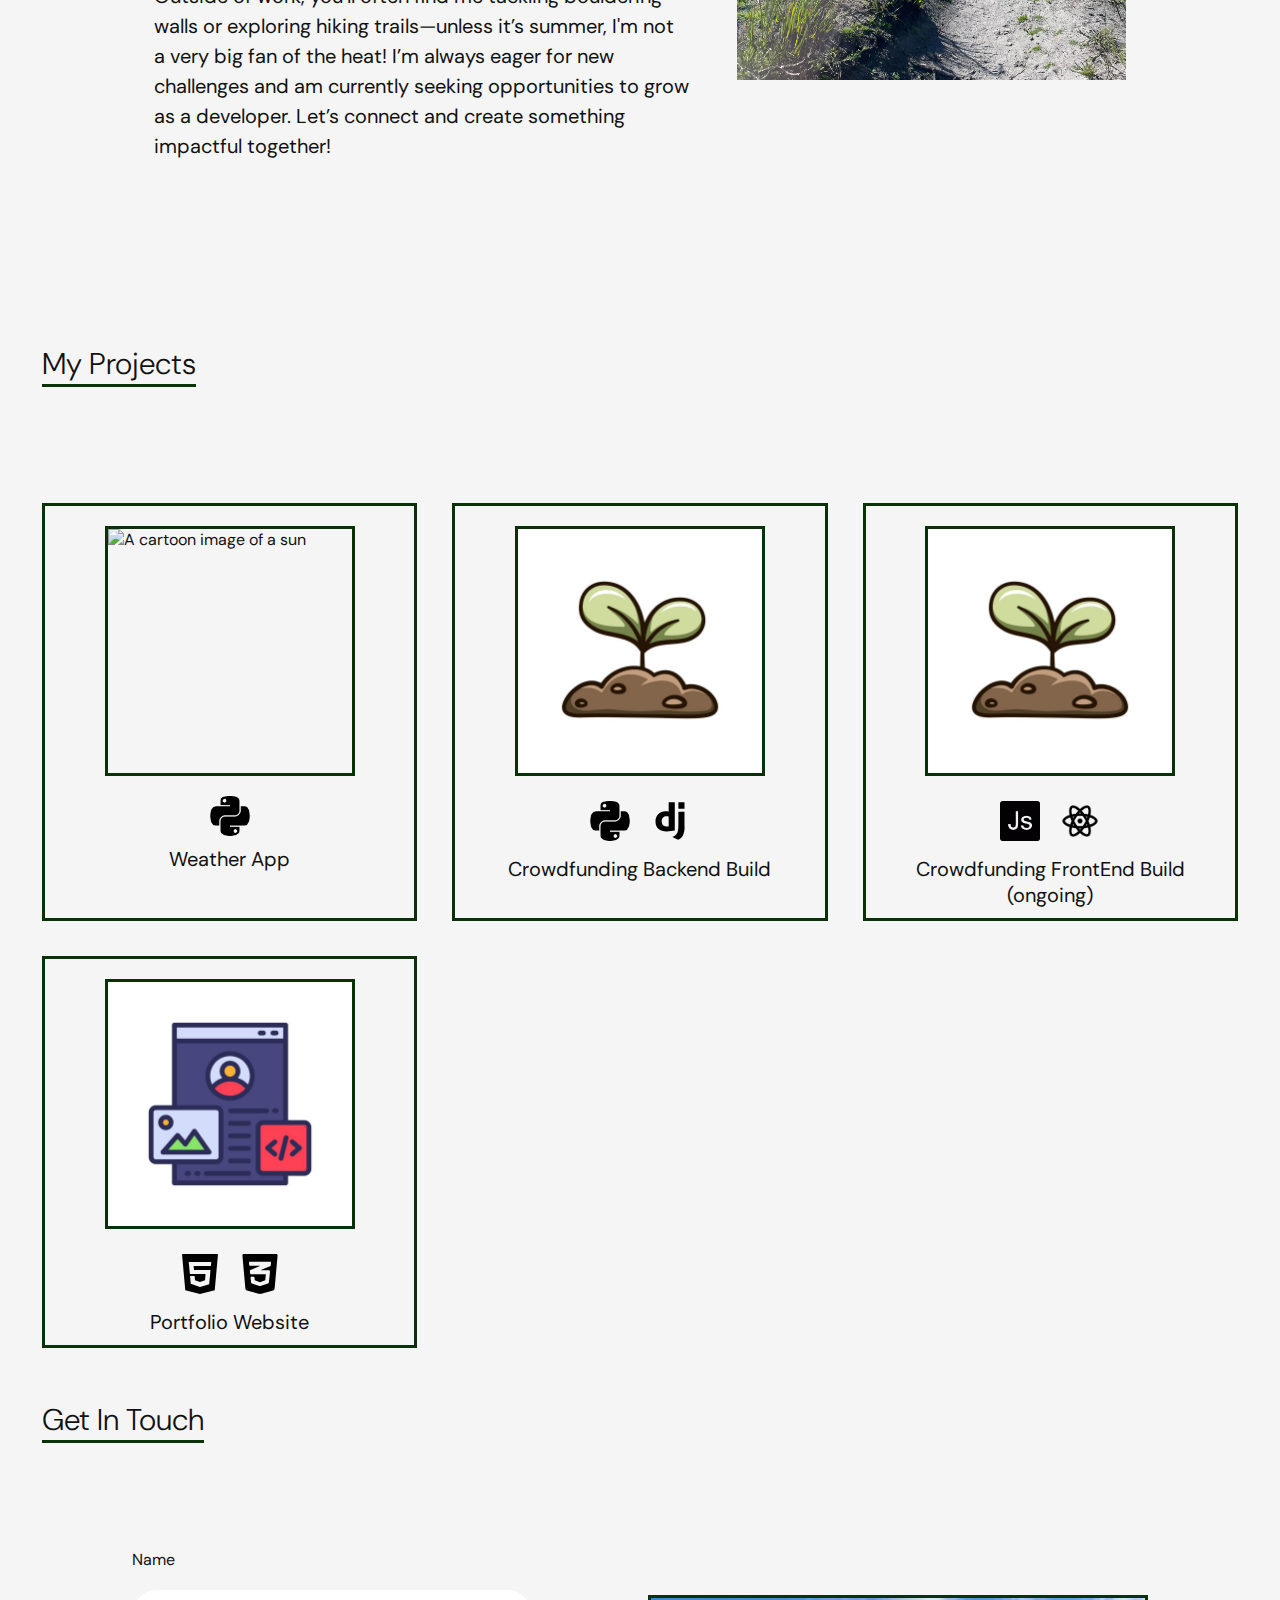
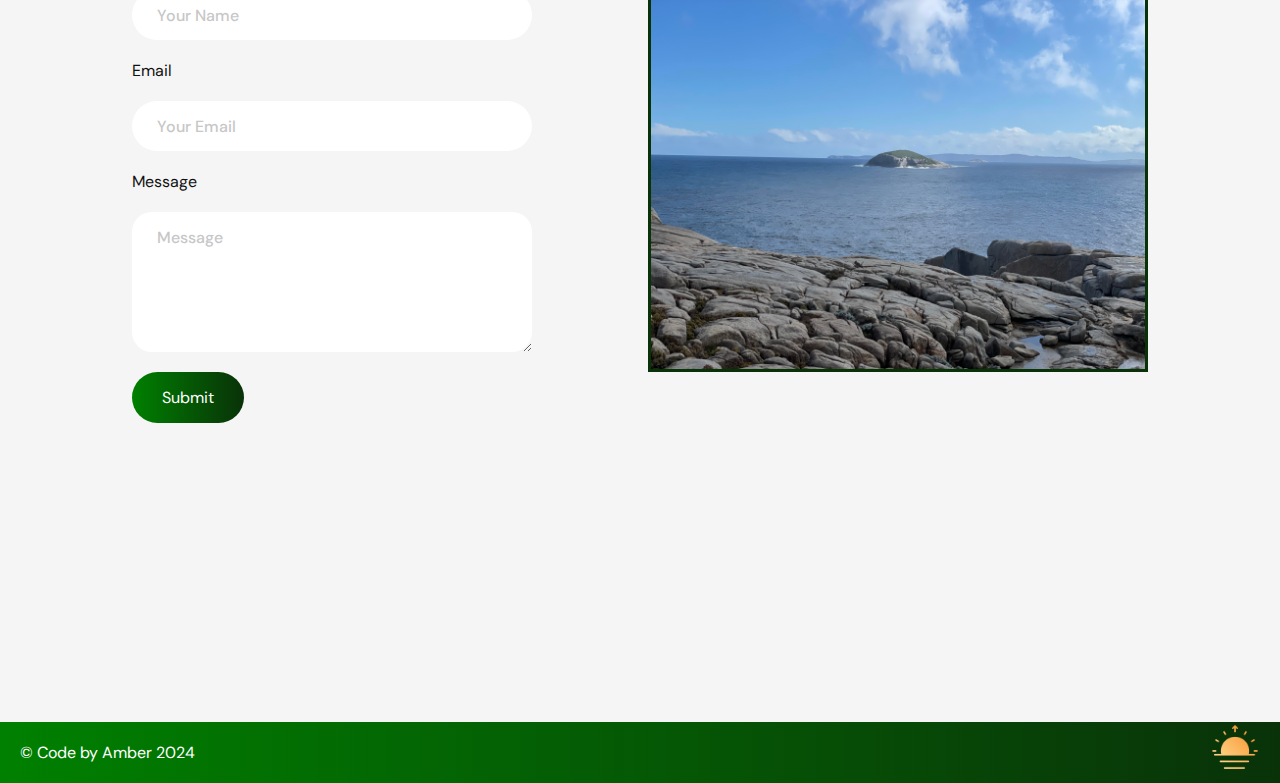
==== commit 6a63df62: "new portfolio" ====
--- a/index.html
+++ b/index.html
@@ -7,20 +7,17 @@
     <link rel="stylesheet" href="./style.css" />
   </head>
   <body>
-    <header>
+    <header id="top" >
       <nav class="navbar">
         <ul class="nav-menu">
           <li class="nav-item">
-            <a ref="#">HOME</a>
+            <a href="#about" class="nav-link">ABOUT</a>
           </li>
           <li class="nav-item">
-            <a href="">CONTACT</a>
+            <a href="#project" class="nav-link">MY PROJECTS</a>
           </li>
           <li class="nav-item">
-            <a href=""> MY PROJECTS</a>
-          </li>
-          <li class="nav-item">
-            <a href="">ABOUT</a>
+            <a href="#contact" class="nav-link">CONTACT</a>
           </li>
         </ul>
         <div class="hamburger">
@@ -34,22 +31,23 @@
     <main>
       <section class="intro-page">
         <div>
+          <div>
             <img src="./img/climbing.jpg" alt="A picture of Amber climbing Frenchman's peak" class="climbing"/>
-        </div>
-        <div>
+          </div>
+          <div>
             <h1>Welcome.</h1>
             <p>Hi, I'm</p>
-        </div>
-        <div>
+          </div>
+          <div>
             <ul class="list-intro">
                 <li>ASPIRING DEVELOPER</li>
                 <li>PROBLEM-SOLVER</li>
                 <li>BOULDERING ENTHUSIAST</li>
                 <li>LOOKING TO SOLVE PROBLEMS THAT EXCITE ME</li>
             </ul>
-        </div>    
+          </div>    
             <p>Amber</p>
-        <div class="flex-container">
+          <div class="flex-container">
             <div class="flex-item">
                 <a href="https://github.com/ambo-n">
                     <img class="socials-icon" src="./img/github.png" alt="The Github logo: a black circle with the silhouette of a white cat, with one tentacle arm"/>
@@ -59,10 +57,10 @@
                 <a href="https://www.linkedin.com/in/amber-nguyen-231936176/">
                     <img class="socials-icon" src="./img/linkedin.png" alt="The Linkedin Logo: lowercase black i and n letters" />
                 </a>
-            </div>
+          </div>
         </div>
       </section>
-      <section class="about-me">
+      <section class="about-me" id="about">
         <h1>About Me</h1>
         <div class="about-me-flex-container">
           <div class="content-section">
@@ -75,7 +73,7 @@
           </div>
         </div>
       </section>
-      <section class="project-page">
+      <section class="project-page" id="project">
         <h1>My Projects</h1>
         <div class="grid-container">
           <div class="card">
@@ -139,7 +137,7 @@
           </div>
         </div>
       </section>
-      <section class="contact-me-page">
+      <section class="contact-me-page" id="contact">
         <h1>Get In Touch</h1>
         <div class="contact-container">
           <form
@@ -161,6 +159,18 @@
         </div>
       </section>
     </main>
+    <footer>
+      <div class="footer-banner">
+        <div>
+          <p>© Code by Amber 2024</p>
+        </div>
+        <div>
+          <a href="#top">
+            <img src="/img/up.png" alt="Press the arrow to go back to the introduction page"/>
+          </a>
+        </div>
+      </div>
+    </footer>
     <script src="script.js"></script>
   </body>
 </html>
--- a/style.css
+++ b/style.css
@@ -1,7 +1,7 @@
 /* Base HTML Styles */
 @import url("https://fonts.googleapis.com/css2?family=DM+Sans:ital,opsz,wght@0,9..40,100..1000;1,9..40,100..1000&family=Lexend:wght@100..900&family=Limelight&display=swap");
 :root {
-  --action: #004faa;
+  --action: #e6acac;
   --white: #ffffff;
   --base-dark: #093209;
   --base-light: #f5f5f5;
@@ -162,6 +162,8 @@
 }
 .navbar a:hover {
   text-decoration: underline;
+  text-underline-offset: 10px;
+  background-color: var(--action);
 }
 
 .navbar li {
@@ -294,6 +296,8 @@
 }
 .project-page a:hover {
   text-decoration: underline;
+  text-underline-offset: 10px;
+  background-color: var(--action);
 }
 
 .grid-container {
@@ -415,3 +419,28 @@
     display: none;
   }
 }
+
+/* footer */
+.footer-banner {
+  display: flex;
+  justify-content: space-between;
+  background: linear-gradient(270deg, var(--base-dark), green);
+  text-align: right;
+}
+
+.footer-banner a {
+  text-decoration: none;
+  color: white;
+  font-size: 20px;
+}
+
+.footer-banner p {
+  color: white;
+  margin: 20px;
+}
+
+.footer-banner img {
+  width: 50px;
+  height: 50px;
+  margin: 0 20px 0 0;
+}
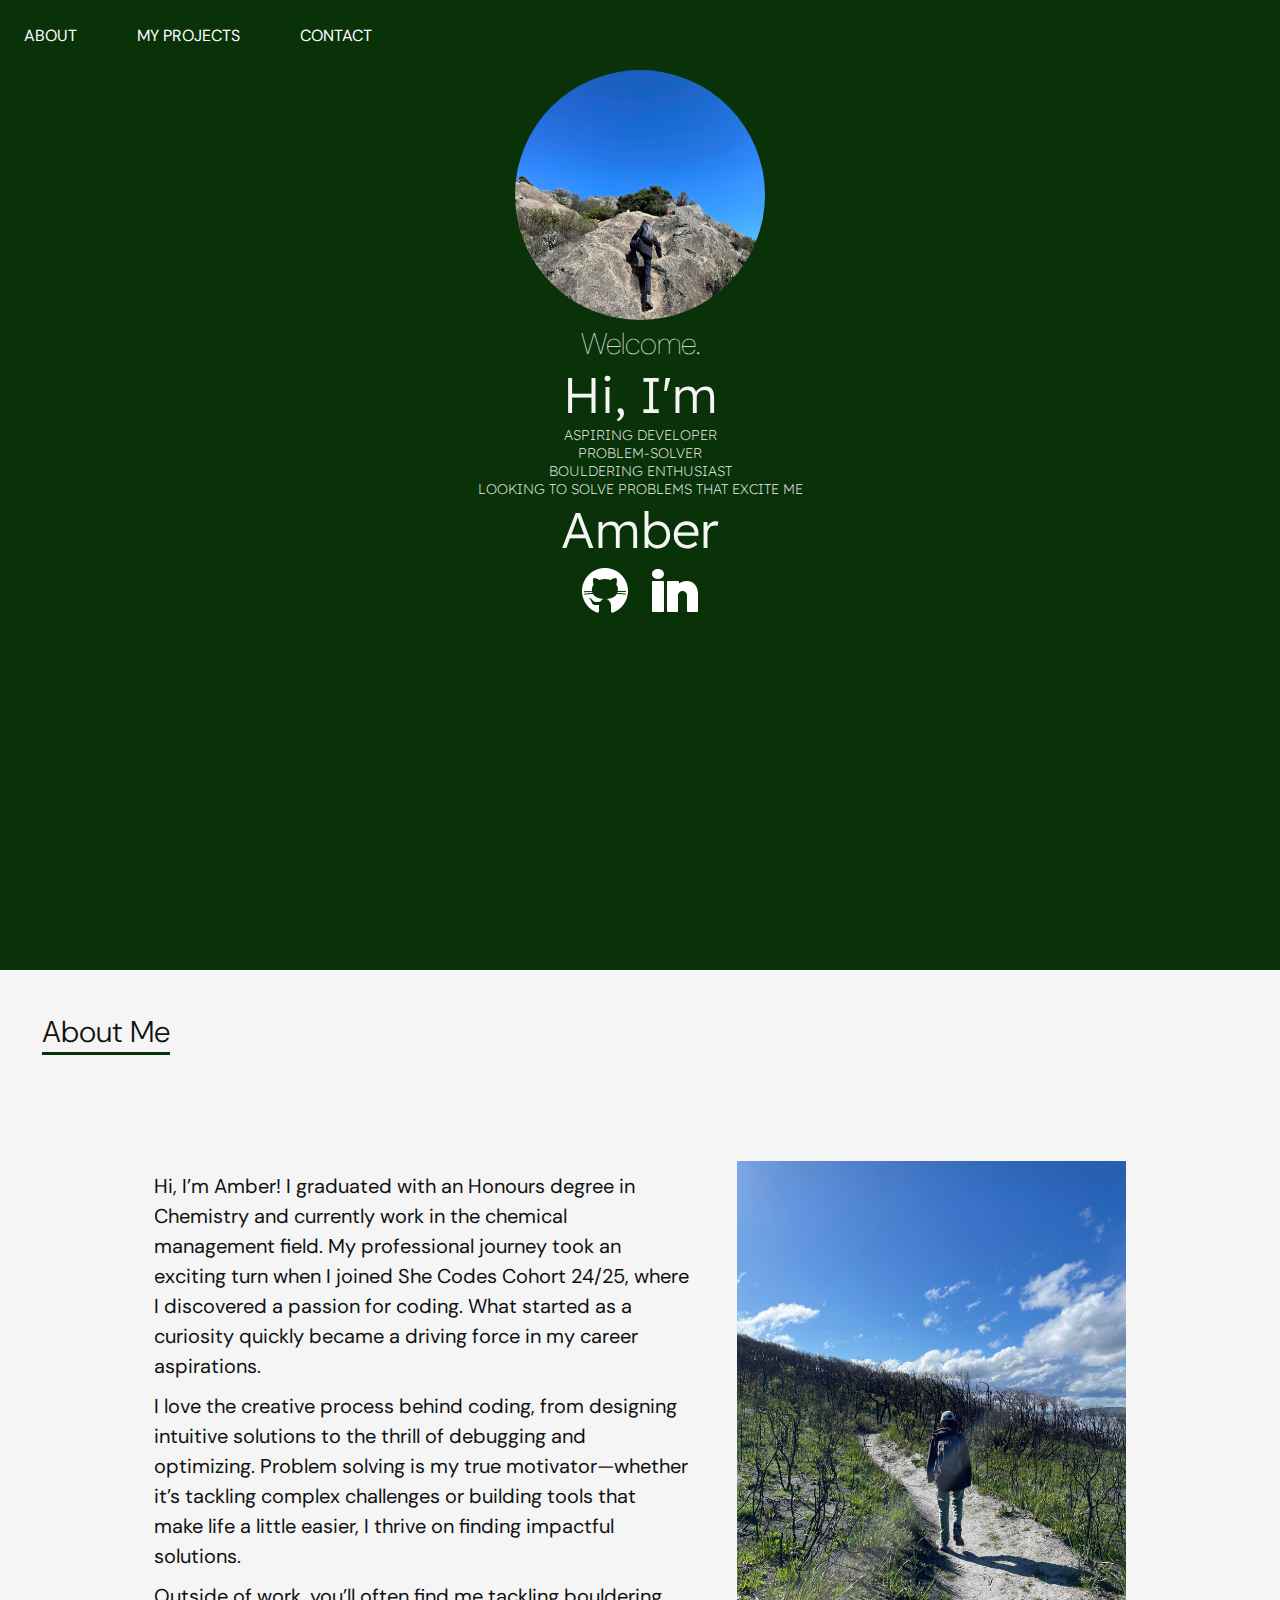
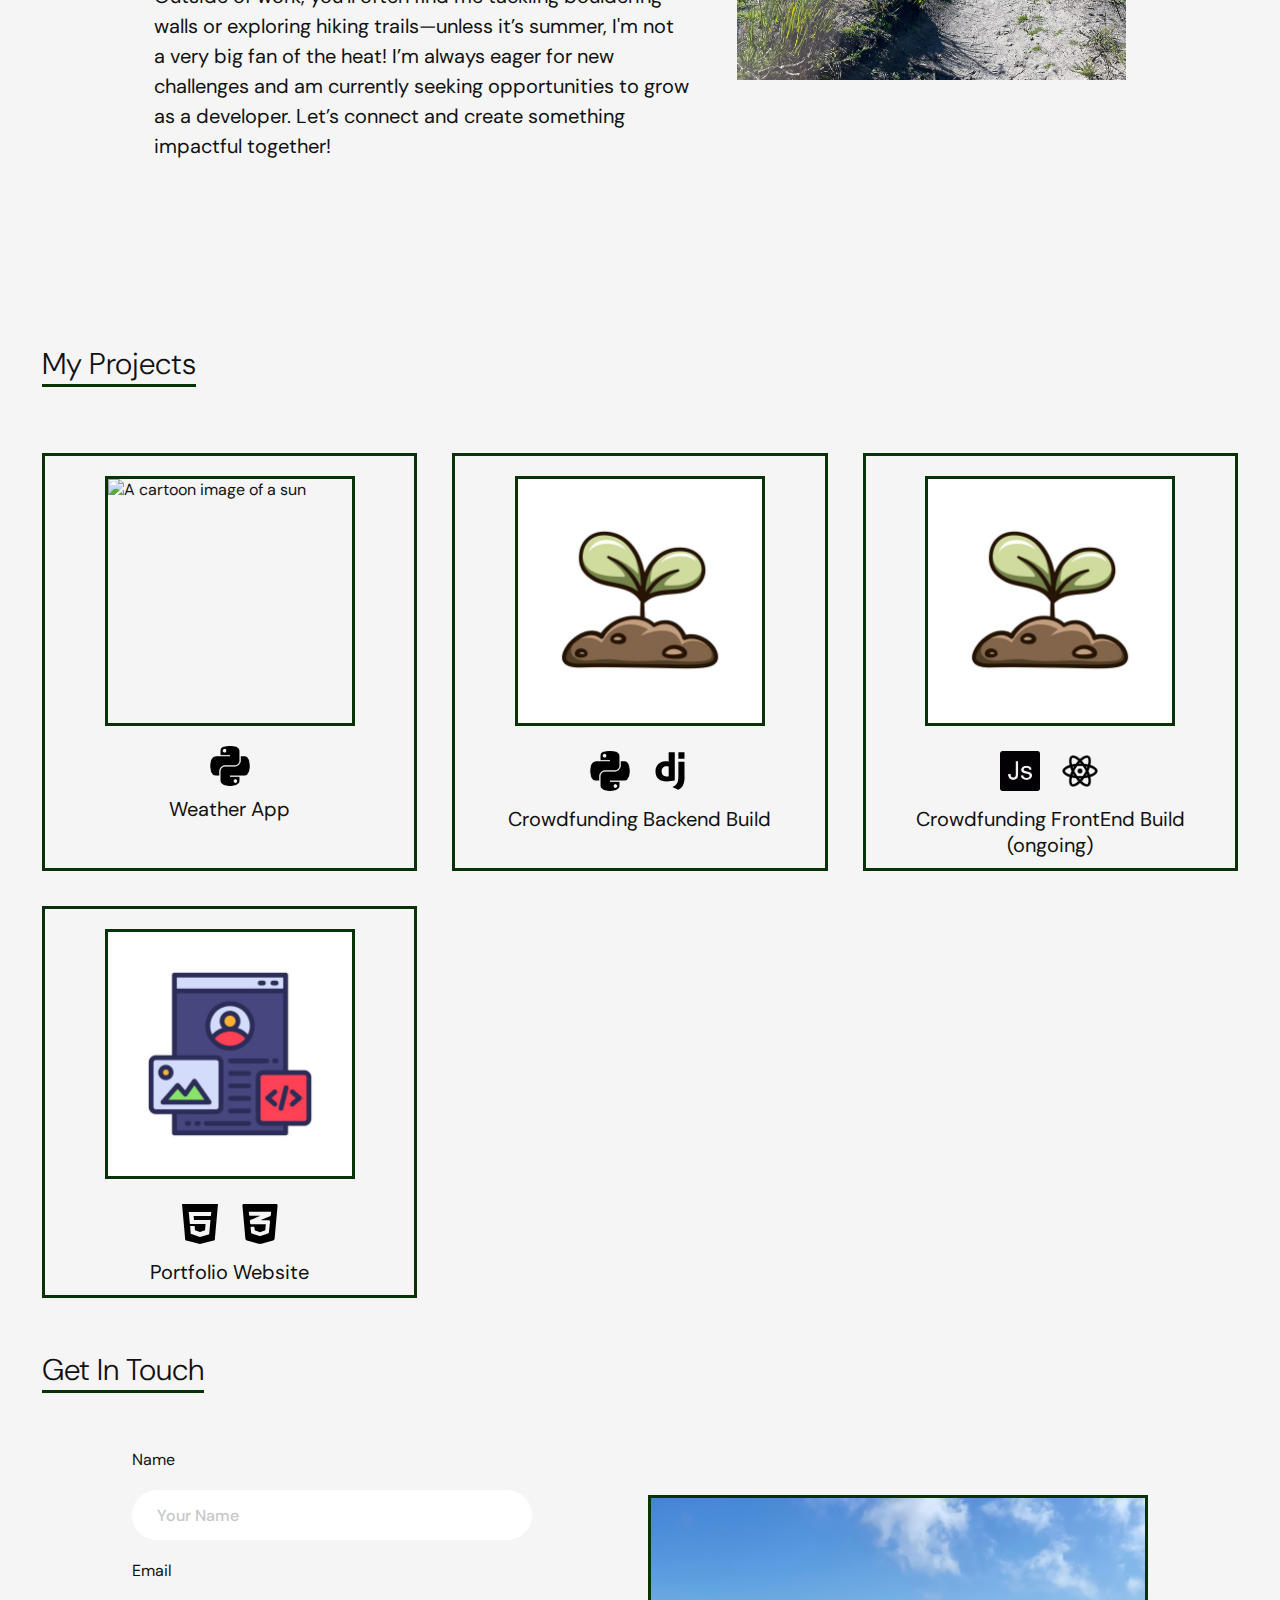
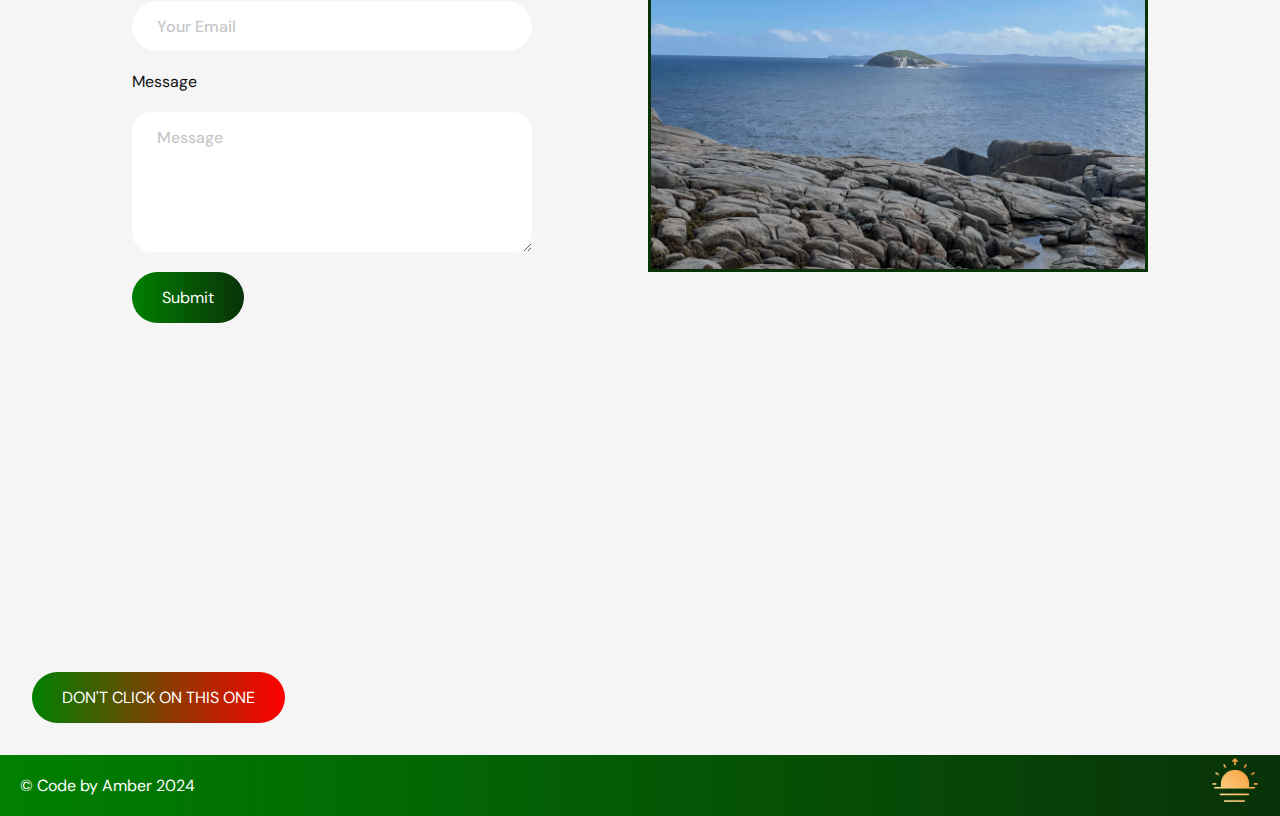
==== commit c756985a: "surprise page" ====
--- a/index.html
+++ b/index.html
@@ -158,6 +158,25 @@
           </div>
         </div>
       </section>
+      <section class="surprise-page">
+        <button class="button open-button">DON'T CLICK ON THIS ONE</button>
+        <dialog class="modal" id="modal">
+          <h1>Welcome to a surprise page</h1>
+          <p>Hmm...The button explicitly said 'do not click' but you appear to be one of us - the curious ones.. </p>
+          <p>As a reward for your braveness, here are some pictures of my cats.</p>
+          <p>This is Stu</p>
+          <img src="./img/stu.jpg" alt="This is an image of Stu. Stu is an orange cat with white socks and a fluffy tail" class="cat-image"/>
+          <p>He has some very fascinating sleeping positions. Here is one of them:</p>
+          <img src="./img/stu-sleeping.jpg" alt="An image of Stu in his superman-like sleeping position" class="cat-image"/>
+          <p>Next up is Sushi. Normally she looks like this:</p>
+          <img src="./img/sushi.jpg" alt="An imagine of a grey tabby cat with white socks" class="cat-image"/>
+          <p>But, she is often found near the shoes rack, pretending to be a part of the shoe collection.</p>
+          <img src="./img/sushi-shoes.jpg" alt="An image of Sushi surrounded by shoes" class="cat-image"/>
+          <p>Finally, a cute picture of them cuddling</p>
+          <img src="./img/cats-cuddles.jpg" alt="An image of Stu and Sushi cuddling next to each other on a brown chair" class="cat-image"/>
+          <button class="button close-button">Close</button>
+        </dialog>
+      </section>
     </main>
     <footer>
       <div class="footer-banner">
--- a/style.css
+++ b/style.css
@@ -306,7 +306,7 @@
   gap: 15px;
   justify-content: center;
   margin: auto;
-  padding-top: 100px;
+  padding-top: 50px;
 }
 
 .card {
@@ -357,7 +357,7 @@
   display: flex;
   align-items: center;
   justify-content: space-evenly;
-  padding-top: 100px;
+  padding-top: 50px;
   gap: 15px;
 }
 
@@ -444,3 +444,49 @@
   height: 50px;
   margin: 0 20px 0 0;
 }
+
+/* surprised page */
+
+.surprise-page {
+  margin: 2rem;
+}
+
+.surprise-page h1 {
+  padding: 10px;
+  font-size: 20px;
+  font-weight: 300;
+  text-decoration: underline;
+  text-decoration-color: var(--base-dark);
+  text-underline-offset: 10px;
+}
+
+.surprise-page p {
+  margin: 15px;
+}
+
+.surprise-page button {
+  display: flex;
+  align-items: center;
+  padding: 15px 30px;
+  font-size: 16px;
+  gap: 10px;
+  border: none;
+  color: var(--white);
+  border-radius: 50px;
+  background: linear-gradient(270deg, red, green);
+  cursor: pointer;
+}
+
+.modal {
+  border: 0;
+}
+
+.modal::backdrop {
+  background: rgb(0 0 0 / 0.45);
+}
+
+.cat-image {
+  margin: 0 15px;
+  width: 200px;
+  height: 250px;
+}
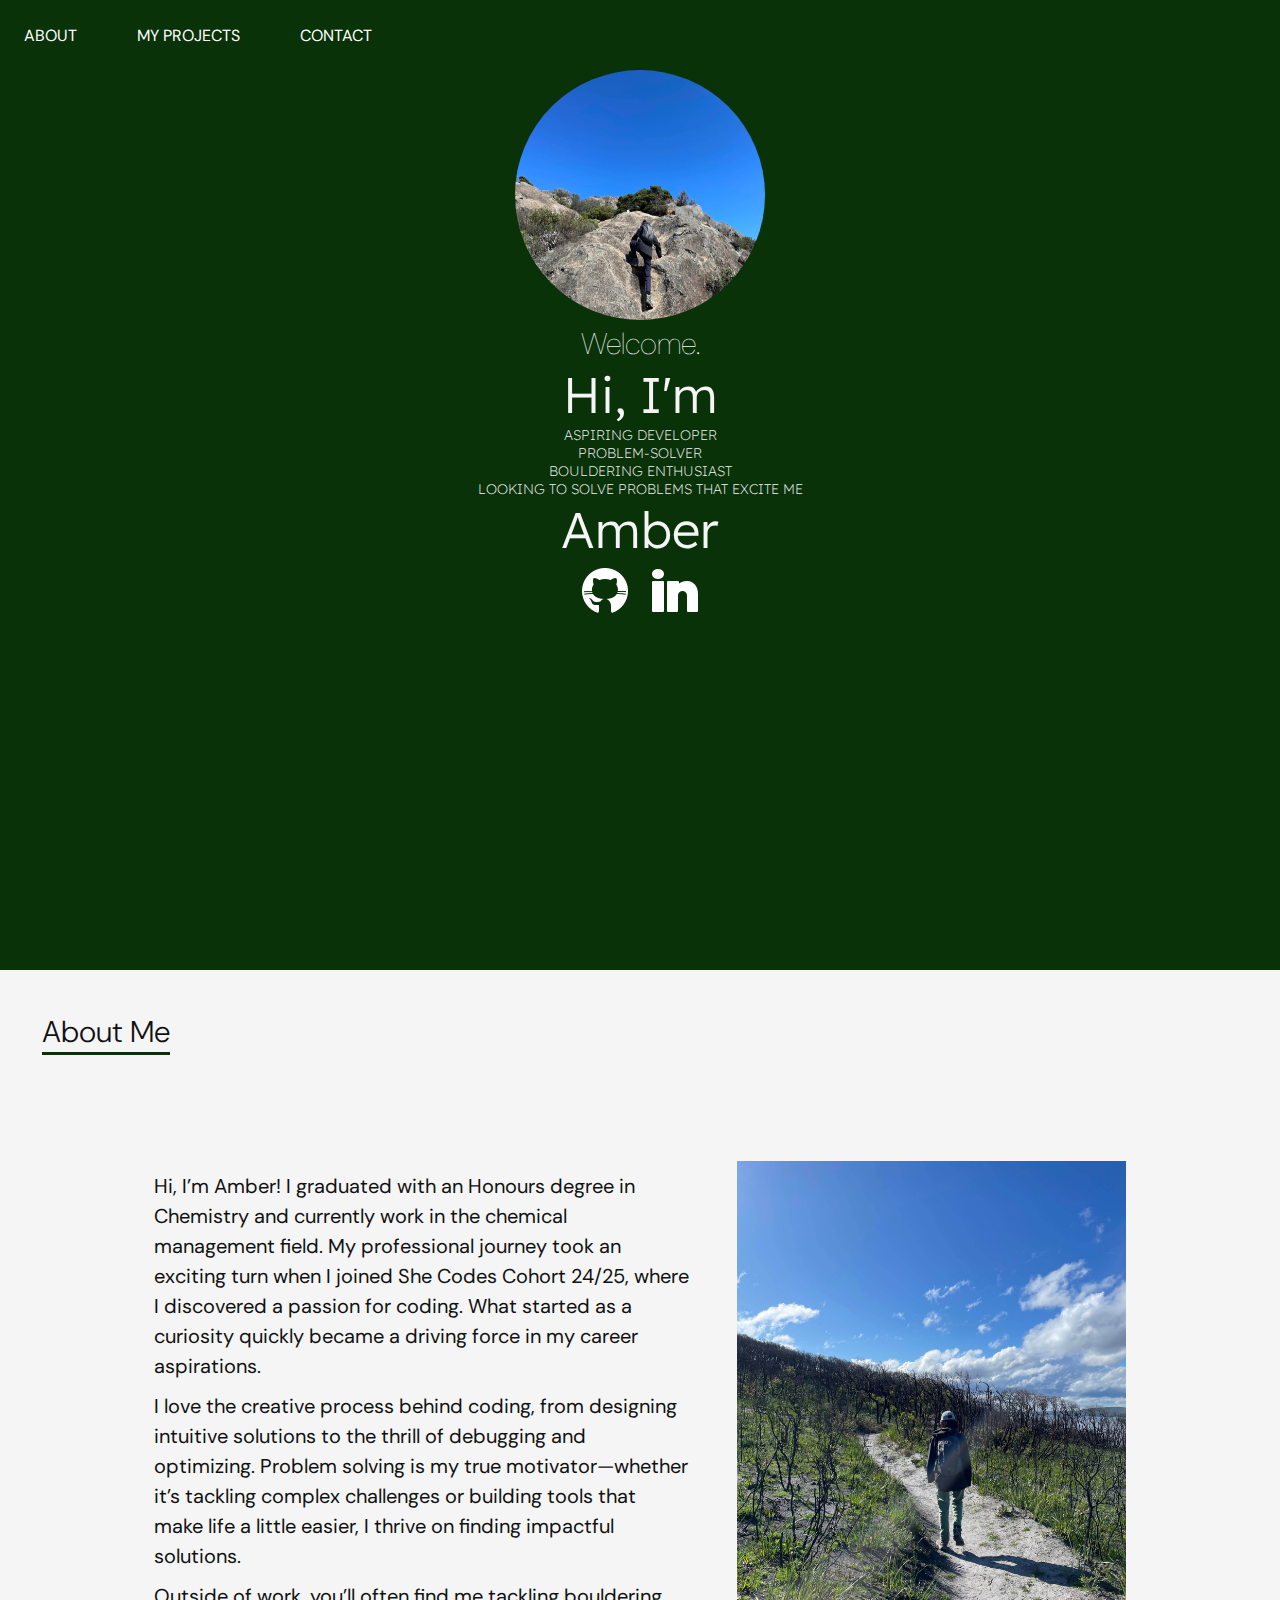
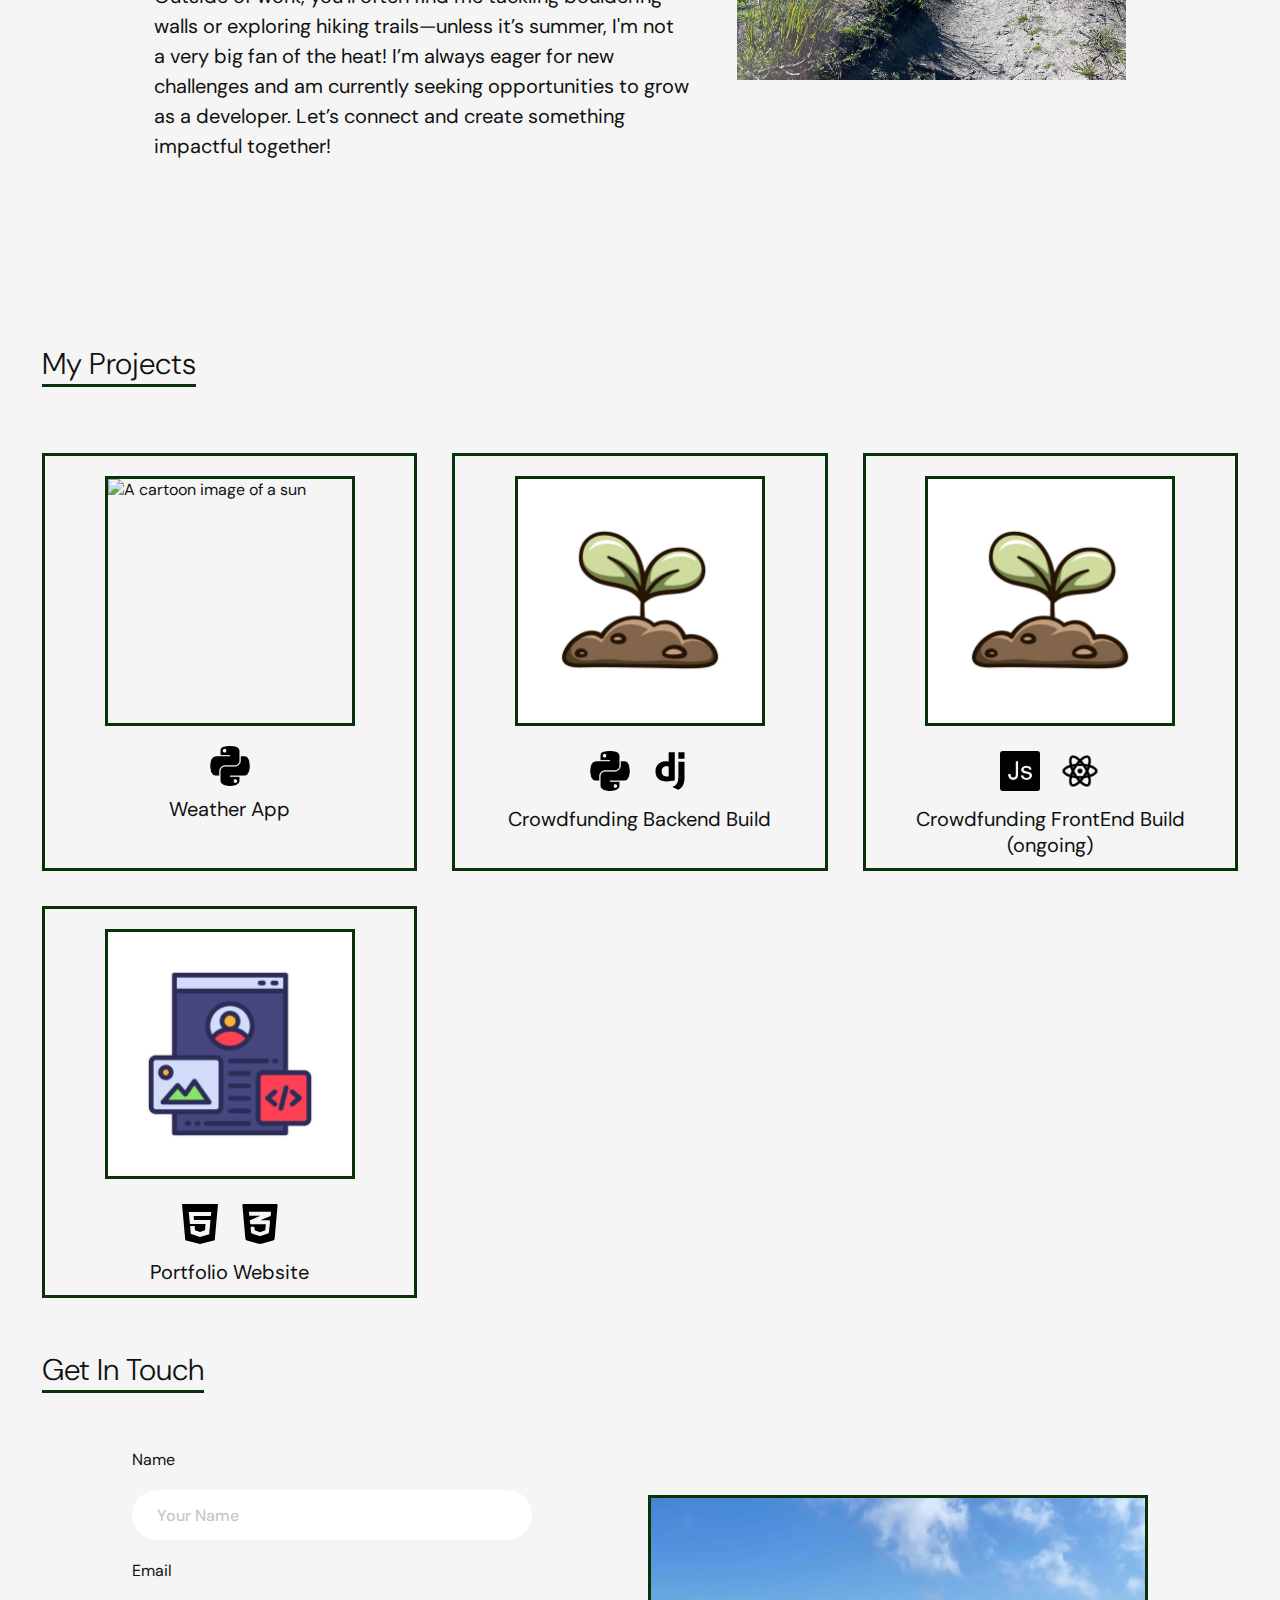
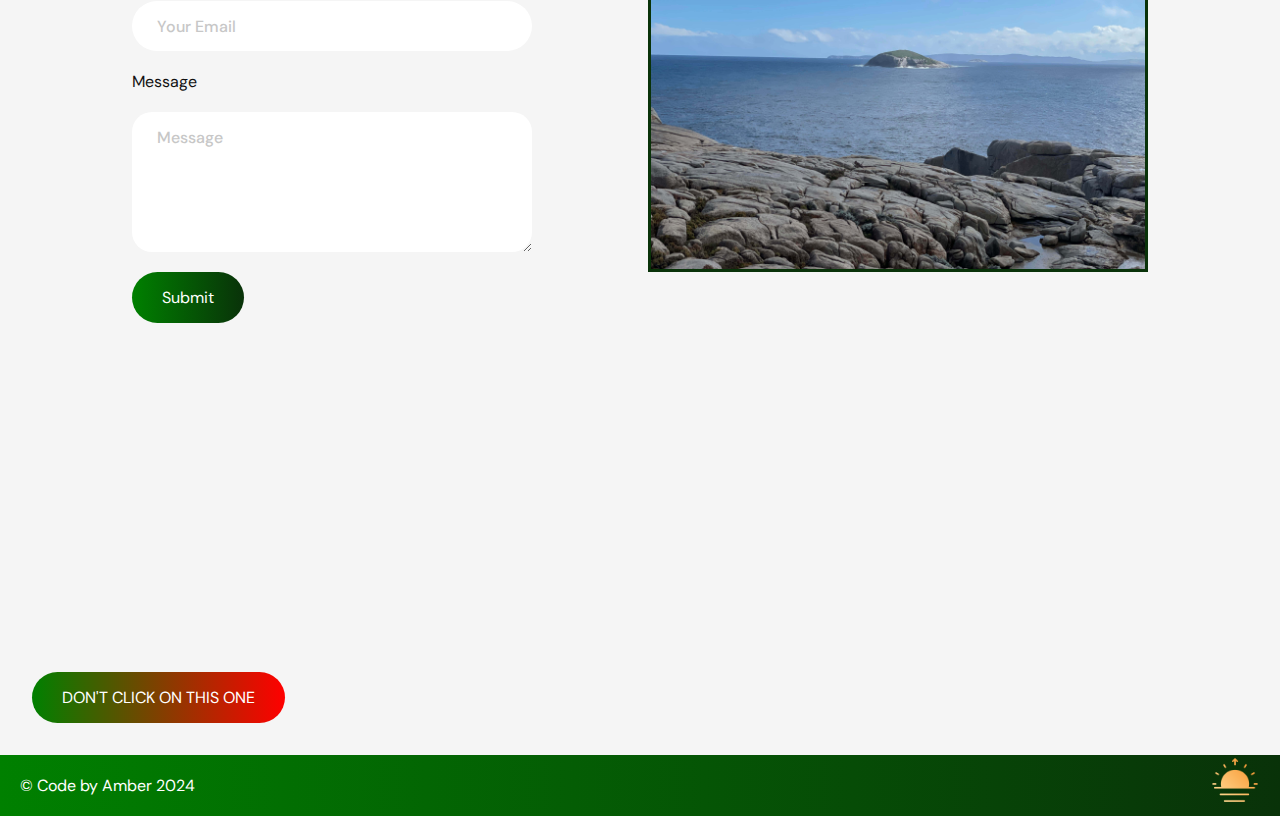
==== commit 87fe4c19: "compressed the image files" ====
--- a/index.html
+++ b/index.html
@@ -116,7 +116,7 @@
               </div>
             </div>  
             <div class="link-div">
-              <a href="https://github.com/ambo-n/sprout">Crowdfunding FrontEnd Build (ongoing)</a>
+              <a href="https://ambon-sprout.netlify.app/">Crowdfunding FrontEnd Build (ongoing)</a>
             </div> 
           </div>
           <div class="card">
